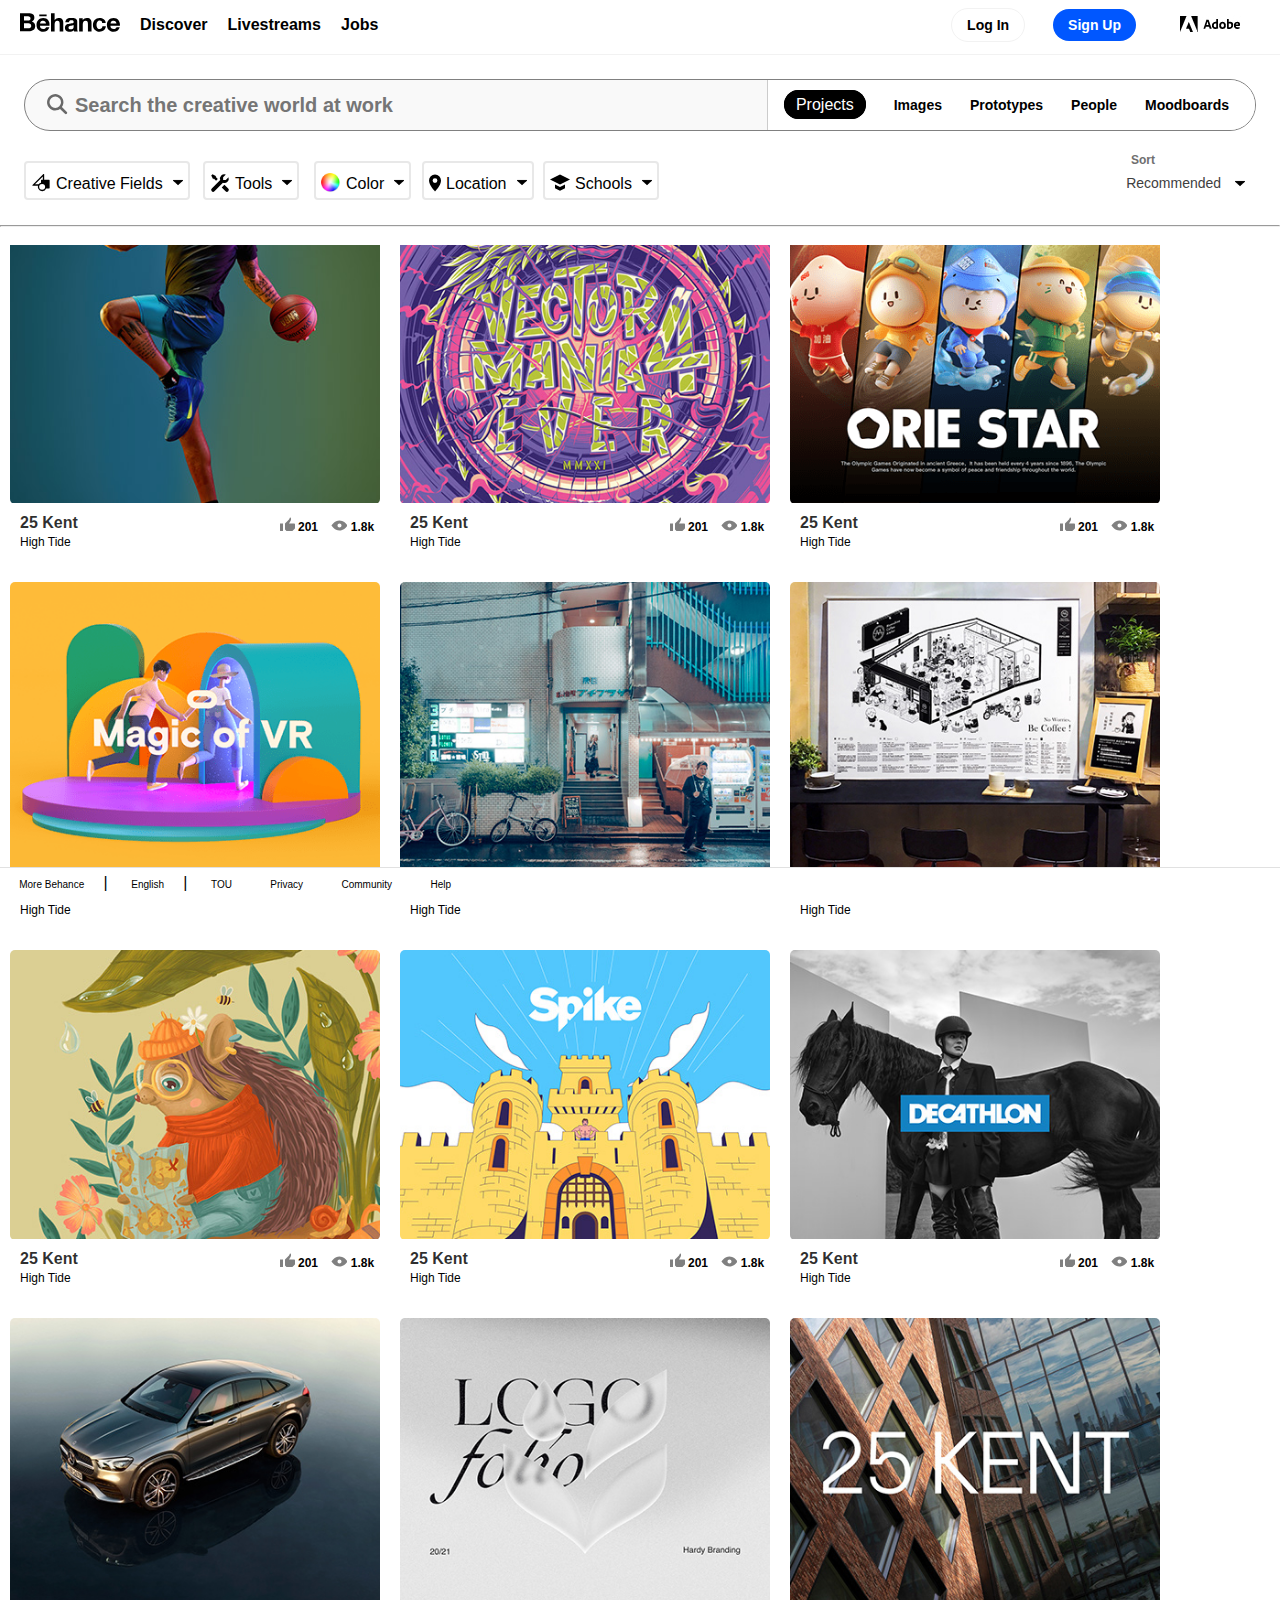
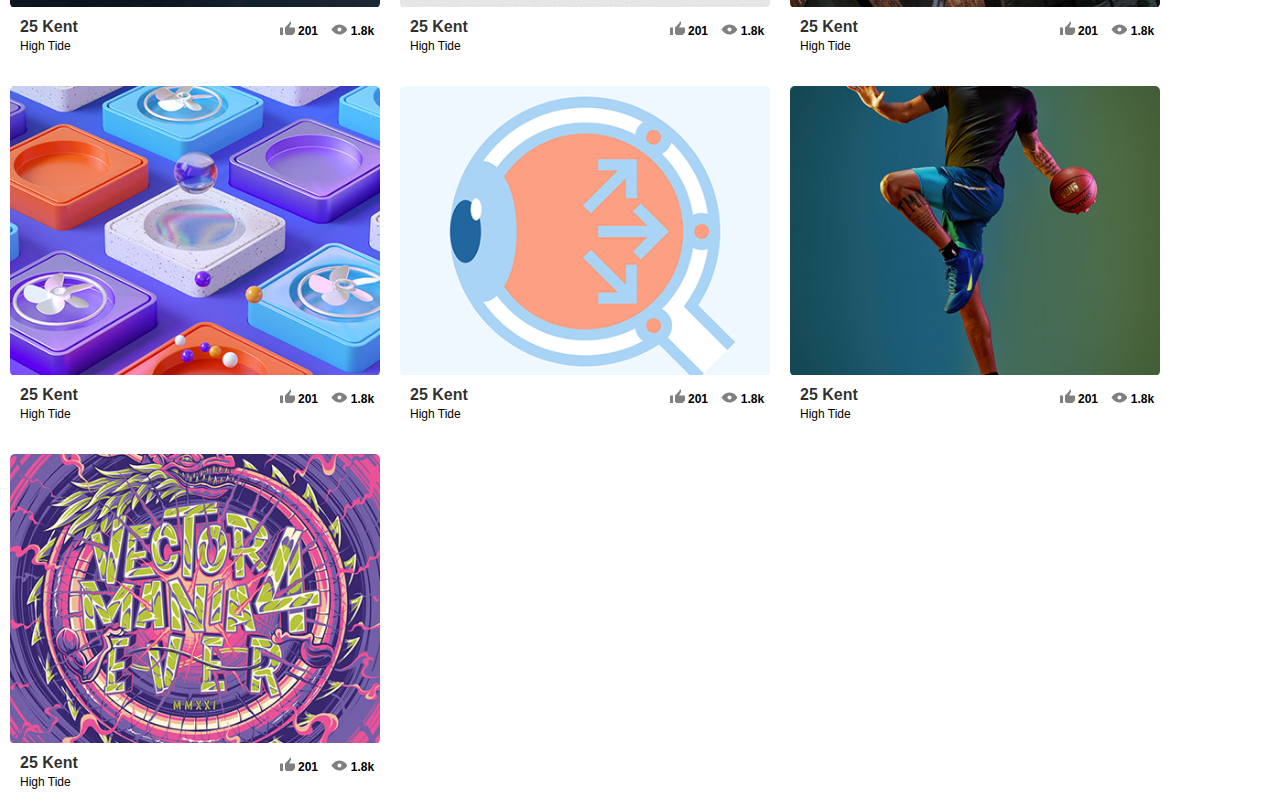
==== index.html @ 1b25d577 "first commit" ====
<!DOCTYPE html>
<html lang="en" >
  <head>
    <meta charset="UTF-8">
    <meta name="viewport" content="width=device-width, initial-scale=1.0">
    <meta http-equiv="X-UA-Compatible" content="ie=edge">
    <title>Search projects | photos, videos, logos, illustrations and branding on Behance</title>
    <link rel="stylesheet" href="https://pro.fontawesome.com/releases/v5.10.0/css/all.css" integrity="sha384-AYmEC3Yw5cVb3ZcuHtOA93w35dYTsvhLPVnYs9eStHfGJvOvKxVfELGroGkvsg+p" crossorigin="anonymous"/>
    <link rel="stylesheet" href="home.css">
    <link rel="stylesheet" href="test.css">
    <link href="https://fonts.googleapis.com/icon?family=Material+Icons" rel="stylesheet">
    

    <script src="main.js"></script>
    
  </head>

    <header style="position: fixed; z-index: 10; width: 100%; background: white;">
      <section  class="sticked">
      <div class="nav-fixed">
        <nav class="top-first-nav">
          <h3 class="logo"><svg xmlns="http://www.w3.org/2000/svg" viewBox="0 0 152.5 28.2" title="Behance" desc="Navigate to behance.net" class="main-logo PrimaryNav-full-fC_"><path d="M13.1 0c1.3 0 2.5.1 3.6.4 1.1.2 2 .6 2.8 1.1.8.5 1.4 1.2 1.8 2.1.4.9.6 2 .6 3.2 0 1.4-.3 2.6-1 3.5-.6.9-1.6 1.7-2.8 2.3 1.7.5 3 1.4 3.8 2.6.8 1.2 1.3 2.7 1.3 4.4 0 1.4-.3 2.6-.8 3.6s-1.3 1.9-2.2 2.5c-.9.6-2 1.1-3.2 1.4-1.2.3-2.4.5-3.6.5H0V0h13.1zm-.8 11.2c1.1 0 2-.3 2.7-.8.7-.5 1-1.4 1-2.5 0-.6-.1-1.2-.3-1.6-.2-.4-.5-.7-.9-1-.4-.2-.8-.4-1.3-.5-.5-.1-1-.1-1.6-.1H6.1v6.5h6.2zm.3 11.8c.6 0 1.2-.1 1.7-.2s1-.3 1.4-.6c.4-.3.7-.6 1-1.1.2-.5.4-1.1.4-1.8 0-1.4-.4-2.4-1.2-3.1-.8-.6-1.9-.9-3.2-.9H6.1V23h6.5zm19.3-.1c.8.8 2 1.2 3.6 1.2 1.1 0 2.1-.3 2.9-.8.8-.6 1.3-1.2 1.5-1.8h4.9c-.8 2.4-2 4.1-3.6 5.2-1.6 1-3.5 1.6-5.8 1.6-1.6 0-3-.3-4.3-.8-1.3-.5-2.3-1.2-3.2-2.2-.9-.9-1.6-2-2-3.3-.5-1.3-.7-2.7-.7-4.3 0-1.5.2-2.9.7-4.2.5-1.3 1.2-2.4 2.1-3.4.9-.9 2-1.7 3.2-2.2 1.3-.5 2.6-.8 4.2-.8 1.7 0 3.2.3 4.5 1 1.3.7 2.3 1.5 3.1 2.7.8 1.1 1.4 2.4 1.8 3.8.2 1.4.3 2.8.2 4.4H30.5c0 1.6.6 3.1 1.4 3.9zm6.3-10.5c-.7-.7-1.8-1.1-3.1-1.1-.9 0-1.6.2-2.2.5-.6.3-1 .7-1.4 1.1-.4.4-.6.9-.7 1.4-.1.5-.2.9-.2 1.3h9c-.2-1.5-.7-2.5-1.4-3.2zM52.8 0v10.4h.1c.7-1.2 1.6-2 2.7-2.5s2.1-.8 3.2-.8c1.5 0 2.7.2 3.6.6.9.4 1.7 1 2.2 1.7.5.7.9 1.6 1.1 2.6.2 1 .3 2.1.3 3.4v12.3h-5.5V16.4c0-1.7-.3-2.9-.8-3.7-.5-.8-1.4-1.2-2.7-1.2-1.5 0-2.6.5-3.2 1.3-.7.9-1 2.4-1 4.4v10.5h-5.5V0h5.5zM70 10.6c.6-.9 1.3-1.5 2.2-2.1.9-.5 1.9-.9 3-1.1 1.1-.2 2.2-.3 3.3-.3 1 0 2 .1 3.1.2 1 .1 2 .4 2.8.8.9.4 1.5 1 2.1 1.7.5.7.8 1.7.8 2.9v10.5c0 .9.1 1.8.2 2.6s.4 1.5.7 1.9h-5.6c-.2-.2-.3-.6-.4-.9-.1-.3-.1-.7-.1-1-.9.9-1.9 1.5-3.1 1.9-1.2.4-2.4.5-3.6.5-1 0-1.8-.1-2.7-.4-.8-.2-1.5-.6-2.2-1.1-.6-.5-1.1-1.1-1.5-1.9-.3-.8-.5-1.6-.5-2.7s.2-2.1.6-2.8c.4-.7.9-1.3 1.5-1.8.6-.4 1.4-.8 2.2-1 .8-.2 1.6-.4 2.5-.5l2.4-.3c.8-.1 1.5-.2 2.1-.3.6-.2 1.1-.4 1.5-.7.4-.3.5-.7.5-1.3 0-.6-.1-1.1-.3-1.4-.2-.3-.5-.6-.8-.8-.3-.2-.7-.3-1.1-.4-.4-.1-.9-.1-1.4-.1-1.1 0-1.9.2-2.5.7-.6.5-1 1.3-1.1 2.3h-5.5c0-1.2.4-2.3.9-3.1zm10.9 7.8c-.3.1-.7.2-1.1.3-.4.1-.8.1-1.3.2-.4.1-.9.1-1.3.2l-1.2.3c-.4.1-.8.3-1 .5-.3.2-.5.5-.7.8-.3.4-.3.8-.3 1.3s.1.9.3 1.2c.2.3.4.6.7.8.3.2.7.3 1.1.4.4.1.8.1 1.3.1 1.1 0 1.9-.2 2.5-.5.6-.4 1-.8 1.3-1.3.3-.5.5-1 .5-1.5.1-.5.1-.9.1-1.2v-2.1c-.3.2-.6.4-.9.5zM95.6 7.6v2.8h.1c.7-1.2 1.6-2 2.7-2.5s2.3-.8 3.4-.8c1.5 0 2.7.2 3.6.6 1 .4 1.7 1 2.2 1.7.5.7.9 1.6 1.2 2.6.2 1 .3 2.1.3 3.4v12.3h-5.5V16.4c0-1.7-.3-2.9-.8-3.7-.5-.8-1.4-1.3-2.8-1.3-1.5 0-2.6.6-3.3 1.5-.7.9-1 2.4-1 4.4v10.5h-5.5V7.6h5.4zm25.8 3.6c-.9 0-1.6.2-2.2.6-.6.4-1.1.9-1.5 1.6-.4.6-.6 1.3-.8 2.1-.2.8-.2 1.5-.2 2.3 0 .7.1 1.5.2 2.2.2.8.4 1.4.8 2 .4.6.8 1.1 1.4 1.5.6.4 1.3.6 2.2.6 1.3 0 2.3-.4 3.1-1.1.7-.7 1.2-1.7 1.3-3h5.3c-.4 2.7-1.4 4.7-3.1 6.1-1.7 1.4-3.9 2.1-6.6 2.1-1.5 0-2.9-.3-4.1-.8-1.3-.5-2.3-1.2-3.2-2.1-.9-.9-1.6-2-2.1-3.2-.5-1.3-.7-2.6-.7-4.1 0-1.6.2-3 .7-4.3.5-1.3 1.1-2.5 2-3.5.9-1 2-1.7 3.2-2.3 1.3-.5 2.7-.8 4.3-.8 1.2 0 2.3.2 3.4.5s2.1.8 2.9 1.4c.9.6 1.6 1.4 2.1 2.4.5.9.8 2.1.9 3.4h-5.4c-.2-2.4-1.5-3.6-3.9-3.6zm-92-9.3h11.2v2.7H29.4zm109.9 21c.8.8 2.1 1.2 3.6 1.2 1.1 0 2.1-.3 2.9-.8.8-.6 1.3-1.2 1.5-1.8h4.8c-.8 2.4-2 4.1-3.6 5.2-1.6 1-3.5 1.6-5.8 1.6-1.6 0-3-.3-4.3-.8-1.3-.5-2.3-1.2-3.2-2.2-.9-.9-1.6-2-2-3.3-.5-1.3-.7-2.7-.7-4.3 0-1.5.2-2.9.7-4.2.5-1.3 1.2-2.4 2.1-3.4.9-.9 2-1.7 3.2-2.2 1.3-.5 2.7-.8 4.2-.8 1.7 0 3.2.3 4.4 1 1.3.7 2.3 1.5 3.1 2.7.8 1.1 1.4 2.4 1.8 3.8.4 1.4.5 2.9.4 4.5h-14.5c0 1.5.6 3 1.4 3.8zm6.4-10.5c-.7-.7-1.8-1.1-3.1-1.1-.9 0-1.6.2-2.2.5-.6.3-1.1.7-1.4 1.1-.3.4-.6.9-.7 1.4-.1.5-.2.9-.2 1.3h9c-.3-1.5-.8-2.5-1.4-3.2z"></path></svg></h3>
          
          <h4 class="left-nav"><a href="#">Discover</a> </h4>
          <h4 class="left-nav"><a href="#">Livestreams</a></h4>
          <h4 class="left-nav"><a href="#">Jobs</a></h4>
     
       
          <ul>
          <li><a class="btn1" href="#">Log In</a></li>
          <li><a class="btn2" href="#">Sign Up</a></li>
          <li><a href="#"><img class="Adobe_logo" src="./images/adobe-logo.jpg" alt="Adobe-logo"></a></li>
          
    
        </ul>
        </nav>
      </div>
    
      <!-- <ul class="focus-pop" style="width: 100%; height: 100px; background: blue; position: absolute;"></ul> -->
        
    <header class="fixed" >
          <form action="">
            <div class="search">
              <div class="svg-icon"><svg viewBox="0 0 12 12" class="SearchTypeahead-icon-20K"><path d="M11.407,10.421,8.818,7.832a4.276,4.276,0,1,0-.985.985l2.589,2.589a.7.7,0,0,0,.985-.985ZM2.355,5.352a3,3,0,1,1,3,3,3,3,0,0,1-3-3Z"></path></svg>
                
            </div>
            <input type="text" name="" id="search-box" placeholder="Search the creative world at work">
          </form>
          
          <nav class="Search-tabNavigation-2vG">
            <ul class="Search-tabList-1PE">
              <li class="Search-tabItem-2dT Search-tabActive-uph"><a href="/search/projects" class="Search-tabLink-1_L e2e-Search-projects-tab">Projects</a></li>
              <li class="Search-tabItem-2dT"><a href="/search/images" class="Search-tabLink-1_L btns e2e-Search-images-tab">Images</a></li>
              <li class="Search-tabItem-2dT"><a href="/search/prototypes" class="Search-tabLink-1_L btns e2e-Search-prototypes-tab">Prototypes</a>
              </li>
              <li class="Search-tabItem-2dT"><a href="/search/users" class="Search-tabLink-1_L btns e2e-Search-users-tab">People</a></li>
              <li class="Search-tabItem-2dT"><a href="/search/moodboards" class="Search-tabLink-1_L btns e2e-Search-moodboards-tab">Moodboards</a></li>
            </ul>
            </nav>
            </div>
            </div>
            
    
    
    <!--THis section is for the drop down filter when search is on focus mode -->
            <div class="text-reveal">
              <Ul>
                <li>Projects</li>
                <li>Images</li>
                <li>Prototypes</li>
                <li>People</li>
                <li>Moodboards</li>
              </Ul>
            </div>
    
        
    <!--THis section is for the drop down filter when search is on focus mode -->
    
    <div class="master-btn" style="display: flex;" >
          <div class="filterbar first">
              <svg xmlns="http://www.w3.org/2000/svg" viewBox="0 0 22 22" class="shape_icon"><path d="M20 7.5h-5.5v-6a.5.5 0 00-.854-.353L1.654 13.136a.5.5 0 00.353.854h5.681a4.56 4.56 0 00.365 3.435 4.726 4.726 0 008.61-.425H20a.5.5 0 00.5-.5V8a.5.5 0 00-.5-.5zm-11.618 5H4.364L13 3.85V7.5h-1.5a.5.5 0 00-.5.5v2.672A4.749 4.749 0 008.382 12.5zm3.868 6.025a3.275 3.275 0 113.275-3.275 3.275 3.275 0 01-3.275 3.275z"></path></svg>
              <div onclick="myFunction()" class="select">
                <div class="active_selection">
                  <h3 class="current_select">
                    Creative Fields
                  </h3>
                  
                  <div class="dropdown_icon_div">
                    <img id="dp_dwn" class="dropdown_icon" src="./icons/dropdown.png" alt="">
                  </div>
                </div>
                
              </div>
            </div>
    
            <!--This is the second button on the nav bar i will edit it later when i am chanced -->
    
            <div class="filterbar second" style="margin-left: 179px;" >
              <svg xmlns="http://www.w3.org/2000/svg" viewBox="0 0 16 16" class="Tool-icon"><path d="M0 0v16h16V0zm2 1l3 1.5-.543.543L6.25 4.835 4.836 6.25 3.043 4.457 2.5 5 1 2zm11.5 14a1.5 1.5 0 01-1.061-.439L9.4 11.518 11.517 9.4l3.04 3.041A1.5 1.5 0 0113.5 15zm-2-7a3.481 3.481 0 01-1.173-.206l-6.764 6.762a1.5 1.5 0 11-2.124-2.117L8.2 5.672a3.492 3.492 0 014.469-4.466L10.5 3.379V5.5h2.121L14.8 3.327A3.494 3.494 0 0111.5 8z" fill="none"></path><path d="M3.043 4.457L4.836 6.25 6.25 4.835 4.457 3.043 5 2.5 2 1 1 2l1.5 3zM14.558 12.438L11.518 9.4 9.4 11.518l3.044 3.043a1.5 1.5 0 102.118-2.123zM12.621 5.5H10.5V3.379l2.174-2.173A3.493 3.493 0 008.2 5.673L1.439 12.44a1.5 1.5 0 102.124 2.117L10.327 7.8A3.494 3.494 0 0014.8 3.327z"></path></svg>
              <div  class="select" onclick="toolsFunction()">
                <div class="active_selection">
                  <h3 class="current_select">
                    Tools
                  </h3>
                  
                  <div class="dropdown_icon_div">
                    <img id="dp-dwn-2" class="dropdown_icon" src="./icons/dropdown.png" alt="">
                  </div>
                </div>
              </div>
            </div>
    
            <div class="tools-dropdown-div" id="tools-div">
              <div class="input-div">
                <form action="" class="second-form" >
                  <input type="search" name="" id="second-search-input" placeholder="Start typing to see list">
                </form>
              </div>
              <div class="search-popular">
                <h3 style="margin-top: 20px; color: #767676; font-size: 10px; font-weight: 800; text-transform: uppercase;">POPULAR TOOLS</h3>
                <ul class="tools-list">
                  <li>Adobe Photoshop</li>
                  <li>Adobe Illustrator</li>
                  <li>Adobe InDesign</li>
                  <li>Adobe After Effects</li>
                  <li>Adobe Photoshop lightroom</li>
                </ul>
              </div>
            </div>
    
    
    
    
             <!--This is the third button on the nav bar i will edit it later when i am chanced -->
    
             <div class="filterbar third" style="margin-left: 290px;">
              <img src="./icons/color-wheel.png" alt="" class="color-wheel-icon">
              <div  class="select" onclick="wheelFunction()">
                <div class="active_selection">
                  <h3 class="current_select">
                    Color
                  </h3>
                  
                  <div class="dropdown_icon_div">
                    <img id="dp_dwn" class="dropdown_icon" src="./icons/dropdown.png" alt="">
                  </div>
                </div>
              </div>
            </div>
    
    
            <section class="color-box" id="color-wheel-div">
              <div class="color-picker">
                <canvas id="canvas"></canvas> <br>
                <input type="color" name="" id="colorpic" placeholder="">
                <div id="colorCode"></div>
            </div>
             </section>
    
         
            
    
           
    
            
    
    
    
            <!--This is the third button on the nav bar i will edit it later when i am chanced -->
    
            <div class="filterbar forth" style="margin-left: 398px;">
              <svg xmlns="http://www.w3.org/2000/svg" viewBox="-4808 -20688 14.286 20" class="Location-icon"><g><path d="M-4800.857-20688a7.143 7.143 0 0 0-7.143 7.143c0 5.714 7.143 12.857 7.143 12.857s7.143-7.143 7.143-12.857a7.142 7.142 0 0 0-7.143-7.143zm0 10a2.857 2.857 0 1 1 2.857-2.859 2.858 2.858 0 0 1-2.857 2.859z"></path></g></svg>
              <div  class="select">
                <div class="active_selection">
                  <h3 class="current_select">
                    Location
                  </h3>
                  
                  <div class="dropdown_icon_div">
                    <img id="dp_dwn" class="dropdown_icon" src="./icons/dropdown.png" alt="">
                  </div>
                </div>
              </div>
              
            </div>

            








































































            




            <!--This is the third button on the nav bar i will edit it later when i am chanced -->
    
            <div class="filterbar fifth" style="margin-left: 519px;">
              <svg xmlns="http://www.w3.org/2000/svg" viewBox="0 0 16 16" class="SchoolFilter-icon"><path d="M0 0v16h16V6l-8 4-8-4 8-4 8 4V0zm4 10l4 2 4-2v3l-4 2-4-2z" fill="none"></path><path d="M8 2L0 6l8 4 8-4z"></path><path d="M12 13v-3l-4 2-4-2v3l4 2z"></path></svg>
              <div  class="select">
                <div class="active_selection">
                  <h3 class="current_select">
                    Schools
                  </h3>
                  
                  <div class="dropdown_icon_div">
                    <img id="dp_dwn" class="dropdown_icon" src="./icons/dropdown.png" alt="">
                  </div>
                </div>
              </div>
            </div>


           




    



            <!--<svg xmlns="http://www.w3.org/2000/svg" viewBox="-4808 -20688 14.286 20" class="LocationFilter-filterIcon-1w0"><g><path d="M-4800.857-20688a7.143 7.143 0 0 0-7.143 7.143c0 5.714 7.143 12.857 7.143 12.857s7.143-7.143 7.143-12.857a7.142 7.142 0 0 0-7.143-7.143zm0 10a2.857 2.857 0 1 1 2.857-2.859 2.858 2.858 0 0 1-2.857 2.859z"></path></g></svg></span><span class="FilterValue-filterValue-w3-"><span class="FilterValue-valueContainer-3qp"><span class="OutlinedDropdownButton-filterText-2rN OutlinedDropdownButton-hidden-2lE">Location</span></span><span class="FilterValue-iconContainer-xXc"><svg xmlns="http://www.w3.org/2000/svg" viewBox="0 0 125.8 291.6" class="FilterValue-icon-2r6"><path d="M88.6 145.8l-70-81.1v162.2z"></path></svg>-->
    
    
    
    
           
          </div>

          
         
    
    
    
    
    
    
    
    
    
    
    
    
    
    
    
    
    
    
    
    
    
    
    
    
    
    
    
    
    
    
    
    
    
    
    
    
    
    
            
            
    
            <div class="home" id="myDIV">
              <div class="scroll-bg" style="padding-top: 10px;">
                  <div class="second-div">
                      <div class="scroll-object">
                        <h3 style="font-size: 12px; color: #767676; text-indent: 10px;">Popular</h3>
                        <br>
                          <ul class="scroll-list">
                              <li>All Creative</li>
                              <li>Architecture</li>
                              <li>Art Direction</li>
                              <li>Branding</li>
                              <li>Fashion</li>
                              <li>Graphic Design</li>
                              <li>Illustration</li>
                              <li>Industrial Design</li>
                              <li>Interaction Desgin </li>
                              <li>Motion Graphics</li>
                              <li>Photography</li>
                              <li>UI/UX</li>
                              <li>Web Design</li>
                             
                          </ul>
                      </div>
                  </div>
              </div>
              <div class="scroll-bg" id="scrollable">
                  <div class="scroll-div" style="padding-top: 10px;">
                      <div class="scroll-object" >
                         <h4 style="font-size: 12px; color: #767676;">
                           ALPHABETICAL
                         </h4>
                         <ul class="scroll-list" style="font-size: 12px; margin-top: 10px;"> <p class="subtitle-list" style="background: #f9f9f9;">#</p>
                           <li>
                             3D Art
                           </li>
                           <li>
                            3D Modeling
                          </li>
                          <li>
                            3D Motion
                          </li>
                         </ul>
    
                         <ul class="scroll-list" style="font-size: 12px;"> <h3 class="list-subtitle" style="background: #f9f9f9;"> A</h3>
                        <li>Advertising</li>
                        <li>Advertising Photography</li>
                        <li>Animation</li>
                        <li>App Design</li>
                        <li>Apparel</li>
                        <li>AR/VR</li>
                        <li>Architecture</li>
                        <li> Architecture Concept</li>
                        <li>Architecture Photography</li>
                        <li>Architecture Visualization</li>
                        <li>Art Direction</li>
                        <li>AUtomotive Design</li>
                        </ul>
    
                        <ul class="scroll-list" style="font-size: 12px;"> <h3 class="list-subtitle" style="font-size: 12px; color: #767676; background:#f9f9f9;"> B</h3>
                          <li>Beauty</li>
                      </div>
                  </div>
              </div>
                      </div>
                  </div>
              </div>
          </div>
    
    
    
            <div class="FilterDropdown" >
    
              <div class="CreativeFields">
                <div class="CreativeFields">
                  <div class="">
                      <h3 class="PopularTitle">Popular</h3>
                        <ul class="creativeFieldsList">
    
    
                            <li class="SelectMm-selected">
                              <span class="SelectMenuList"><!---->
                                  <label class="SelectMenuList">All Creative Fields</label>
                              </span>
                            </li>
    
    
                            <li class="SelectMm-selected">
                              <span class="SelectMenuList"><!---->
                                  <label class="SelectMenuList">All Creative Fields</label>
                              </span>
                            </li>
                         </ul>
                  </div>
                </div>
              </div>
    
    
              <!--End of the first div in the scroll div-->
    
              <div class="CreativeFields"></div>
                <div class="CreativeFields">
                  <div class="">
                      <h3 class="PopularTitle">Popular</h3>
                        <ul class="creativeFieldsList">
    
    
                            <li class="SelectMm-selected">
                              <span class="SelectMenuList"><!---->
                                  <label class="SelectMenuList">All Creative Fields</label>
                              </span>
                            </li>
    
    
                            <li class="SelectMm-selected">
                              <span class="SelectMenuList"><!---->
                                  <label class="SelectMenuList">All Creative Fields</label>
                              </span>
                            </li>
                         </ul>
                  </div>
                </div>
              </div>
            </div>
            
    </header>







































<sort-div-master style="float: right; cursor: pointer;">
  
    <div onclick="sortFunction()" class="sort-tab" style="display: flex; justify-content: end; margin-right: 35px;">
      <div id="sort-span" style=" color: #6f6f6f; font-size: 12px; margin-right: 90px; display: flex; position: absolute; margin-top: -2px; font-weight: bold;">Sort</div>
      <h4 id="sort-text" style="color: #404040; font-size: 14px; margin-top: 20px; font-weight: lighter;">Recommended 
        <img style="margin-top: -5px;" id="dp_dwn_sort" class="dropdown_icon" src="./icons/dropdown.png" alt="">
      </h4>
    </div>
</sort-div-master>

    <div id="sort-div-home" class="sort-master-div" style="float: right; margin-top: 30px;">
    <div class="sort-div">
      
    </div>
    <div class="sort-list-div">
      <ul class="" style="list-style: none;">
      <li style="color: blue;" class="sort-list">Recommended</li>
      <li class="sort-list">Curated</li>
      <li class="sort-list">Most Appreciated</li>
      <li class="sort-list">Most Viewed</li>
      <li class="sort-list">Most Discussed</li>
      <li class="sort-list">Most Recent</li>
    </ul>
    </div>
  </div>
  <hr style="margin-top: 70px;  color: #f1f1f162;">
  <br>
    
    </header>
    

    </section>
  </header>


    <style>

    </style>



























<br><br><br><br><br><br><br><br><br><br><br>











  


<!-- This is the grid sectiom -->

      <div class="home-of-grid">
        <div class="card-container">
          <div class="container">
            <div class="content">
                <div class="content-overlay"></div>
                <img class="content-image" src="./grid-images/1.jpg">
                <div class="content-details fadeIn-top">
                  <h3 style="margin-left: 30px;background: rgba(0, 0, 0, 0.521); padding: 3px 15px; border-radius: 55px;"> <svg xmlns="http://www.w3.org/2000/svg" width="17" height="17" viewBox="2 -2 17 17" class="open-folder-icon"><path d="M5.69,3.395,7.97,5.487h6.217V7.579H2.858V3.743a.351.351,0,0,1,.354-.349ZM5.69,2H3.212a1.757,1.757,0,0,0-1.77,1.743V7.579h-1a.356.356,0,0,0-.27.123A.345.345,0,0,0,.1,7.985L1.336,14.68a.705.705,0,0,0,.7.572H15.012a.705.705,0,0,0,.7-.572L16.95,7.985a.345.345,0,0,0-.079-.283.356.356,0,0,0-.27-.123h-1V4.789a.7.7,0,0,0-.708-.7H8.523L6.859,2.514A1.657,1.657,0,0,0,5.69,2Z" fill="white" transform="translate(-0.023 -0.0000009)"></path></svg>︁ <span style="margin-top: 100px; font-size: 14px;">Save</span></h3>
                </div>
                <div class="content-details bookmark" style="font-family: 'Courier New', Courier, monospace;">
                  <h3 class="bookmark-tag" style="margin-left: 300px; padding: 3px 15px; border-radius: 55px;"> <img class="bookmark-img" src="./drop-down -icon/3d-art.png" alt=""> </h3>
        
        
                  <!-- The tool tip div -->
                  <div class="tip">
                  
                  <div  style="background: white; font-size: 12px; position: relative; border-radius: 3px; margin-top: 8px; margin-left: 198px; width: 150px; height: 70px;" class="bookmark-tool-tip">
                    
                    <h5 style="font-size: 10px; color: black; text-align: left; text-indent: 20px; position: absolute; margin-top: 15px; ">FEATURED IN</h5>
                    <span style=" margin-left: 160px; transform: rotate(45deg); height: 10px; width: 10px; background: white; position:absolute ; margin-top: 10px; z-index: 9999;" class="tip"></span>
                    <a style="margin-top: 40px; text-indent: -59px; text-decoration: none; position: absolute; color: black;" href="#">Branding —</a>  <span style="color: black; font-size: 10px; text-indent: 20px; position: absolute; margin-top: 41px;">  29/07/2021</span>
                  </div>
                </div>
              </div>
              </a>
            </div> 

            <div class="sub-container">
              <div class="div">
                25 Kent
              </div>
              <span class="sub-text">
                High Tide
              </span>
            </div>
            <div class="Stats-stats">
              <svg xmlns="http://www.w3.org/2000/svg" width="16" height="16" viewBox="0.5 0.5 16 13" class="Appreciations"><path fill="none" d="M.5.5h16v16H.5z"></path><path d="M.5 7.5h3v8h-3zM7.207 15.207c.193.19.425.29.677.293H12c.256 0 .512-.098.707-.293l2.5-2.5c.19-.19.288-.457.293-.707V8.5c0-.553-.445-1-1-1h-5L11 5s.5-.792.5-1.5v-1c0-.553-.447-1-1-1l-1 2-4 4v6l1.707 1.707z"></path></svg><span title="201" style="margin-left: 2px;">201</span>
              <svg style="margin-left: 10px; margin-top:-10px;" xmlns="http://www.w3.org/2000/svg" width="16" height="16" viewBox="0 0 16 12" class="ProjectCover"><path d="M8.5 3.5c-5 0-8 5-8 5s3 5 8 5 8-5 8-5-3-5-8-5zm0 7c-1.105 0-2-.896-2-2 0-1.106.895-2 2-2 1.104 0 2 .894 2 2 0 1.104-.896 2-2 2z"></path></svg>
              <span title="1,794" class="small">1.8k</span>
            </div>
          </div>
          
          
   
        
        <!-- Second div -->
  
        <div class="home-of-grid">
          <div class="card-container">
            <div class="container">
              <div class="content">
                  <div class="content-overlay"></div>
                  <img class="content-image" src="./grid-images/2.jpg">
                  <div class="content-details fadeIn-top">
                    <h3 style="margin-left: 30px;background: rgba(0, 0, 0, 0.521); padding: 3px 15px; border-radius: 55px;"> <svg xmlns="http://www.w3.org/2000/svg" width="17" height="17" viewBox="2 -2 17 17" class="open-folder-icon"><path d="M5.69,3.395,7.97,5.487h6.217V7.579H2.858V3.743a.351.351,0,0,1,.354-.349ZM5.69,2H3.212a1.757,1.757,0,0,0-1.77,1.743V7.579h-1a.356.356,0,0,0-.27.123A.345.345,0,0,0,.1,7.985L1.336,14.68a.705.705,0,0,0,.7.572H15.012a.705.705,0,0,0,.7-.572L16.95,7.985a.345.345,0,0,0-.079-.283.356.356,0,0,0-.27-.123h-1V4.789a.7.7,0,0,0-.708-.7H8.523L6.859,2.514A1.657,1.657,0,0,0,5.69,2Z" fill="white" transform="translate(-0.023 -0.0000009)"></path></svg>︁ <span style="margin-top: 100px; font-size: 14px;">Save</span></h3>
                  </div>
                  <div class="content-details bookmark" style="font-family: 'Courier New', Courier, monospace;">
                    <h3 class="bookmark-tag" style="margin-left: 300px; padding: 3px 15px; border-radius: 55px;"> <img class="bookmark-img" src="./drop-down -icon/3d-art.png" alt=""> </h3>
          
          
                    <!-- The tool tip div -->
                    <div class="tip">
                    
                    <div  style="background: white; font-size: 12px; position: relative; border-radius: 3px; margin-top: 8px; margin-left: 198px; width: 150px; height: 70px;" class="bookmark-tool-tip">
                      
                      <h5 style="font-size: 10px; color: black; text-align: left; text-indent: 20px; position: absolute; margin-top: 15px; ">FEATURED IN</h5>
                      <span style=" margin-left: 160px; transform: rotate(45deg); height: 10px; width: 10px; background: white; position:absolute ; margin-top: 10px; z-index: 9999;" class="tip"></span>
                      <a style="margin-top: 40px; text-indent: -59px; text-decoration: none; position: absolute; color: black;" href="#">Branding —</a>  <span style="color: black; font-size: 10px; text-indent: 20px; position: absolute; margin-top: 41px;">  29/07/2021</span>
                    </div>
                  </div>
                </div>
                </a>
              </div> 
  
              <div class="sub-container">
                <div class="div">
                  25 Kent
                </div>
                <span class="sub-text">
                  High Tide
                </span>
              </div>
              <div class="Stats-stats">
                <svg xmlns="http://www.w3.org/2000/svg" width="16" height="16" viewBox="0.5 0.5 16 13" class="Appreciations"><path fill="none" d="M.5.5h16v16H.5z"></path><path d="M.5 7.5h3v8h-3zM7.207 15.207c.193.19.425.29.677.293H12c.256 0 .512-.098.707-.293l2.5-2.5c.19-.19.288-.457.293-.707V8.5c0-.553-.445-1-1-1h-5L11 5s.5-.792.5-1.5v-1c0-.553-.447-1-1-1l-1 2-4 4v6l1.707 1.707z"></path></svg><span title="201" style="margin-left: 2px;">201</span>
                <svg style="margin-left: 10px; margin-top:-10px;" xmlns="http://www.w3.org/2000/svg" width="16" height="16" viewBox="0 0 16 12" class="ProjectCover"><path d="M8.5 3.5c-5 0-8 5-8 5s3 5 8 5 8-5 8-5-3-5-8-5zm0 7c-1.105 0-2-.896-2-2 0-1.106.895-2 2-2 1.104 0 2 .894 2 2 0 1.104-.896 2-2 2z"></path></svg>
                <span title="1,794" class="small">1.8k</span>
              </div>
            </div>
  
  
  
  
  
  
  
  
          <!-- Third div -->
  
          <div class="home-of-grid">
            <div class="card-container">
              <div class="container">
                <div class="content">
                    <div class="content-overlay"></div>
                    <img class="content-image" src="./grid-images/3.png">
                    <div class="content-details fadeIn-top">
                      <h3 style="margin-left: 30px;background: rgba(0, 0, 0, 0.521); padding: 3px 15px; border-radius: 55px;"> <svg xmlns="http://www.w3.org/2000/svg" width="17" height="17" viewBox="2 -2 17 17" class="open-folder-icon"><path d="M5.69,3.395,7.97,5.487h6.217V7.579H2.858V3.743a.351.351,0,0,1,.354-.349ZM5.69,2H3.212a1.757,1.757,0,0,0-1.77,1.743V7.579h-1a.356.356,0,0,0-.27.123A.345.345,0,0,0,.1,7.985L1.336,14.68a.705.705,0,0,0,.7.572H15.012a.705.705,0,0,0,.7-.572L16.95,7.985a.345.345,0,0,0-.079-.283.356.356,0,0,0-.27-.123h-1V4.789a.7.7,0,0,0-.708-.7H8.523L6.859,2.514A1.657,1.657,0,0,0,5.69,2Z" fill="white" transform="translate(-0.023 -0.0000009)"></path></svg>︁ <span style="margin-top: 100px; font-size: 14px;">Save</span></h3>
                    </div>
                    <div class="content-details bookmark" style="font-family: 'Courier New', Courier, monospace;">
                      <h3 class="bookmark-tag" style="margin-left: 300px; padding: 3px 15px; border-radius: 55px;"> <img class="bookmark-img" src="./drop-down -icon/3d-art.png" alt=""> </h3>
            
            
                      <!-- The tool tip div -->
                      <div class="tip">
                      
                      <div  style="background: white; font-size: 12px; position: relative; border-radius: 3px; margin-top: 8px; margin-left: 198px; width: 150px; height: 70px;" class="bookmark-tool-tip">
                        
                        <h5 style="font-size: 10px; color: black; text-align: left; text-indent: 20px; position: absolute; margin-top: 15px; ">FEATURED IN</h5>
                        <span style=" margin-left: 160px; transform: rotate(45deg); height: 10px; width: 10px; background: white; position:absolute ; margin-top: 10px; z-index: 9999;" class="tip"></span>
                        <a style="margin-top: 40px; text-indent: -59px; text-decoration: none; position: absolute; color: black;" href="#">Branding —</a>  <span style="color: black; font-size: 10px; text-indent: 20px; position: absolute; margin-top: 41px;">  29/07/2021</span>
                      </div>
                    </div>
                  </div>
                  </a>
                </div> 
    
                <div class="sub-container">
                  <div class="div">
                    25 Kent
                  </div>
                  <span class="sub-text">
                    High Tide
                  </span>
                </div>
                <div class="Stats-stats">
                  <svg xmlns="http://www.w3.org/2000/svg" width="16" height="16" viewBox="0.5 0.5 16 13" class="Appreciations"><path fill="none" d="M.5.5h16v16H.5z"></path><path d="M.5 7.5h3v8h-3zM7.207 15.207c.193.19.425.29.677.293H12c.256 0 .512-.098.707-.293l2.5-2.5c.19-.19.288-.457.293-.707V8.5c0-.553-.445-1-1-1h-5L11 5s.5-.792.5-1.5v-1c0-.553-.447-1-1-1l-1 2-4 4v6l1.707 1.707z"></path></svg><span title="201" style="margin-left: 2px;">201</span>
                  <svg style="margin-left: 10px; margin-top:-10px;" xmlns="http://www.w3.org/2000/svg" width="16" height="16" viewBox="0 0 16 12" class="ProjectCover"><path d="M8.5 3.5c-5 0-8 5-8 5s3 5 8 5 8-5 8-5-3-5-8-5zm0 7c-1.105 0-2-.896-2-2 0-1.106.895-2 2-2 1.104 0 2 .894 2 2 0 1.104-.896 2-2 2z"></path></svg>
                  <span title="1,794" class="small">1.8k</span>
                </div>
              </div>
  
  
  
          <!-- This is the grid sectiom -->
  
          <div class="home-of-grid">
            <div class="card-container">
              <div class="container">
                <div class="content">
                    <div class="content-overlay"></div>
                    <img class="content-image" src="./grid-images/4.png">
                    <div class="content-details fadeIn-top">
                      <h3 style="margin-left: 30px;background: rgba(0, 0, 0, 0.521); padding: 3px 15px; border-radius: 55px;"> <svg xmlns="http://www.w3.org/2000/svg" width="17" height="17" viewBox="2 -2 17 17" class="open-folder-icon"><path d="M5.69,3.395,7.97,5.487h6.217V7.579H2.858V3.743a.351.351,0,0,1,.354-.349ZM5.69,2H3.212a1.757,1.757,0,0,0-1.77,1.743V7.579h-1a.356.356,0,0,0-.27.123A.345.345,0,0,0,.1,7.985L1.336,14.68a.705.705,0,0,0,.7.572H15.012a.705.705,0,0,0,.7-.572L16.95,7.985a.345.345,0,0,0-.079-.283.356.356,0,0,0-.27-.123h-1V4.789a.7.7,0,0,0-.708-.7H8.523L6.859,2.514A1.657,1.657,0,0,0,5.69,2Z" fill="white" transform="translate(-0.023 -0.0000009)"></path></svg>︁ <span style="margin-top: 100px; font-size: 14px;">Save</span></h3>
                    </div>
                    <div class="content-details bookmark" style="font-family: 'Courier New', Courier, monospace;">
                      <h3 class="bookmark-tag" style="margin-left: 300px; padding: 3px 15px; border-radius: 55px;"> <img class="bookmark-img" src="./drop-down -icon/3d-art.png" alt=""> </h3>
            
            
                      <!-- The tool tip div -->
                      <div class="tip">
                      
                      <div  style="background: white; font-size: 12px; position: relative; border-radius: 3px; margin-top: 8px; margin-left: 198px; width: 150px; height: 70px;" class="bookmark-tool-tip">
                        
                        <h5 style="font-size: 10px; color: black; text-align: left; text-indent: 20px; position: absolute; margin-top: 15px; ">FEATURED IN</h5>
                        <span style=" margin-left: 160px; transform: rotate(45deg); height: 10px; width: 10px; background: white; position:absolute ; margin-top: 10px; z-index: 9999;" class="tip"></span>
                        <a style="margin-top: 40px; text-indent: -59px; text-decoration: none; position: absolute; color: black;" href="#">Branding —</a>  <span style="color: black; font-size: 10px; text-indent: 20px; position: absolute; margin-top: 41px;">  29/07/2021</span>
                      </div>
                    </div>
                  </div>
                  </a>
                </div> 
    
                <div class="sub-container">
                  <div class="div">
                    25 Kent
                  </div>
                  <span class="sub-text">
                    High Tide
                  </span>
                </div>
                <div class="Stats-stats">
                  <svg xmlns="http://www.w3.org/2000/svg" width="16" height="16" viewBox="0.5 0.5 16 13" class="Appreciations"><path fill="none" d="M.5.5h16v16H.5z"></path><path d="M.5 7.5h3v8h-3zM7.207 15.207c.193.19.425.29.677.293H12c.256 0 .512-.098.707-.293l2.5-2.5c.19-.19.288-.457.293-.707V8.5c0-.553-.445-1-1-1h-5L11 5s.5-.792.5-1.5v-1c0-.553-.447-1-1-1l-1 2-4 4v6l1.707 1.707z"></path></svg><span title="201" style="margin-left: 2px;">201</span>
                  <svg style="margin-left: 10px; margin-top:-10px;" xmlns="http://www.w3.org/2000/svg" width="16" height="16" viewBox="0 0 16 12" class="ProjectCover"><path d="M8.5 3.5c-5 0-8 5-8 5s3 5 8 5 8-5 8-5-3-5-8-5zm0 7c-1.105 0-2-.896-2-2 0-1.106.895-2 2-2 1.104 0 2 .894 2 2 0 1.104-.896 2-2 2z"></path></svg>
                  <span title="1,794" class="small">1.8k</span>
                </div>
              </div>
  
  
  
  
  
  
  
  
  
  
  
  
          <!-- This is the grid sectiom -->
  
          <div class="home-of-grid">
            <div class="card-container">
              <div class="container">
                <div class="content">
                    <div class="content-overlay"></div>
                    <img class="content-image" src="./grid-images/5.jpg">
                    <div class="content-details fadeIn-top">
                      <h3 style="margin-left: 30px;background: rgba(0, 0, 0, 0.521); padding: 3px 15px; border-radius: 55px;"> <svg xmlns="http://www.w3.org/2000/svg" width="17" height="17" viewBox="2 -2 17 17" class="open-folder-icon"><path d="M5.69,3.395,7.97,5.487h6.217V7.579H2.858V3.743a.351.351,0,0,1,.354-.349ZM5.69,2H3.212a1.757,1.757,0,0,0-1.77,1.743V7.579h-1a.356.356,0,0,0-.27.123A.345.345,0,0,0,.1,7.985L1.336,14.68a.705.705,0,0,0,.7.572H15.012a.705.705,0,0,0,.7-.572L16.95,7.985a.345.345,0,0,0-.079-.283.356.356,0,0,0-.27-.123h-1V4.789a.7.7,0,0,0-.708-.7H8.523L6.859,2.514A1.657,1.657,0,0,0,5.69,2Z" fill="white" transform="translate(-0.023 -0.0000009)"></path></svg>︁ <span style="margin-top: 100px; font-size: 14px;">Save</span></h3>
                    </div>
                    <div class="content-details bookmark" style="font-family: 'Courier New', Courier, monospace;">
                      <h3 class="bookmark-tag" style="margin-left: 300px; padding: 3px 15px; border-radius: 55px;"> <img class="bookmark-img" src="./drop-down -icon/3d-art.png" alt=""> </h3>
            
            
                      <!-- The tool tip div -->
                      <div class="tip">
                      
                      <div  style="background: white; font-size: 12px; position: relative; border-radius: 3px; margin-top: 8px; margin-left: 198px; width: 150px; height: 70px;" class="bookmark-tool-tip">
                        
                        <h5 style="font-size: 10px; color: black; text-align: left; text-indent: 20px; position: absolute; margin-top: 15px; ">FEATURED IN</h5>
                        <span style=" margin-left: 160px; transform: rotate(45deg); height: 10px; width: 10px; background: white; position:absolute ; margin-top: 10px; z-index: 9999;" class="tip"></span>
                        <a style="margin-top: 40px; text-indent: -59px; text-decoration: none; position: absolute; color: black;" href="#">Branding —</a>  <span style="color: black; font-size: 10px; text-indent: 20px; position: absolute; margin-top: 41px;">  29/07/2021</span>
                      </div>
                    </div>
                  </div>
                  </a>
                </div> 
    
                <div class="sub-container">
                  <div class="div">
                    25 Kent
                  </div>
                  <span class="sub-text">
                    High Tide
                  </span>
                </div>
                <div class="Stats-stats">
                  <svg xmlns="http://www.w3.org/2000/svg" width="16" height="16" viewBox="0.5 0.5 16 13" class="Appreciations"><path fill="none" d="M.5.5h16v16H.5z"></path><path d="M.5 7.5h3v8h-3zM7.207 15.207c.193.19.425.29.677.293H12c.256 0 .512-.098.707-.293l2.5-2.5c.19-.19.288-.457.293-.707V8.5c0-.553-.445-1-1-1h-5L11 5s.5-.792.5-1.5v-1c0-.553-.447-1-1-1l-1 2-4 4v6l1.707 1.707z"></path></svg><span title="201" style="margin-left: 2px;">201</span>
                  <svg style="margin-left: 10px; margin-top:-10px;" xmlns="http://www.w3.org/2000/svg" width="16" height="16" viewBox="0 0 16 12" class="ProjectCover"><path d="M8.5 3.5c-5 0-8 5-8 5s3 5 8 5 8-5 8-5-3-5-8-5zm0 7c-1.105 0-2-.896-2-2 0-1.106.895-2 2-2 1.104 0 2 .894 2 2 0 1.104-.896 2-2 2z"></path></svg>
                  <span title="1,794" class="small">1.8k</span>
                </div>
              </div>
  
  
  
  
  
  
  
  
  
  
          <!-- This is the grid sectiom -->
  
          <div class="home-of-grid">
            <div class="card-container">
              <div class="container">
                <div class="content">
                    <div class="content-overlay"></div>
                    <img class="content-image" src="./grid-images/6.jpg">
                    <div class="content-details fadeIn-top">
                      <h3 style="margin-left: 30px;background: rgba(0, 0, 0, 0.521); padding: 3px 15px; border-radius: 55px;"> <svg xmlns="http://www.w3.org/2000/svg" width="17" height="17" viewBox="2 -2 17 17" class="open-folder-icon"><path d="M5.69,3.395,7.97,5.487h6.217V7.579H2.858V3.743a.351.351,0,0,1,.354-.349ZM5.69,2H3.212a1.757,1.757,0,0,0-1.77,1.743V7.579h-1a.356.356,0,0,0-.27.123A.345.345,0,0,0,.1,7.985L1.336,14.68a.705.705,0,0,0,.7.572H15.012a.705.705,0,0,0,.7-.572L16.95,7.985a.345.345,0,0,0-.079-.283.356.356,0,0,0-.27-.123h-1V4.789a.7.7,0,0,0-.708-.7H8.523L6.859,2.514A1.657,1.657,0,0,0,5.69,2Z" fill="white" transform="translate(-0.023 -0.0000009)"></path></svg>︁ <span style="margin-top: 100px; font-size: 14px;">Save</span></h3>
                    </div>
                    <div class="content-details bookmark" style="font-family: 'Courier New', Courier, monospace;">
                      <h3 class="bookmark-tag" style="margin-left: 300px; padding: 3px 15px; border-radius: 55px;"> <img class="bookmark-img" src="./drop-down -icon/3d-art.png" alt=""> </h3>
            
            
                      <!-- The tool tip div -->
                      <div class="tip">
                      
                      <div  style="background: white; font-size: 12px; position: relative; border-radius: 3px; margin-top: 8px; margin-left: 198px; width: 150px; height: 70px;" class="bookmark-tool-tip">
                        
                        <h5 style="font-size: 10px; color: black; text-align: left; text-indent: 20px; position: absolute; margin-top: 15px; ">FEATURED IN</h5>
                        <span style=" margin-left: 160px; transform: rotate(45deg); height: 10px; width: 10px; background: white; position:absolute ; margin-top: 10px; z-index: 9999;" class="tip"></span>
                        <a style="margin-top: 40px; text-indent: -59px; text-decoration: none; position: absolute; color: black;" href="#">Branding —</a>  <span style="color: black; font-size: 10px; text-indent: 20px; position: absolute; margin-top: 41px;">  29/07/2021</span>
                      </div>
                    </div>
                  </div>
                  </a>
                </div> 
    
                <div class="sub-container">
                  <div class="div">
                    25 Kent
                  </div>
                  <span class="sub-text">
                    High Tide
                  </span>
                </div>
                <div class="Stats-stats">
                  <svg xmlns="http://www.w3.org/2000/svg" width="16" height="16" viewBox="0.5 0.5 16 13" class="Appreciations"><path fill="none" d="M.5.5h16v16H.5z"></path><path d="M.5 7.5h3v8h-3zM7.207 15.207c.193.19.425.29.677.293H12c.256 0 .512-.098.707-.293l2.5-2.5c.19-.19.288-.457.293-.707V8.5c0-.553-.445-1-1-1h-5L11 5s.5-.792.5-1.5v-1c0-.553-.447-1-1-1l-1 2-4 4v6l1.707 1.707z"></path></svg><span title="201" style="margin-left: 2px;">201</span>
                  <svg style="margin-left: 10px; margin-top:-10px;" xmlns="http://www.w3.org/2000/svg" width="16" height="16" viewBox="0 0 16 12" class="ProjectCover"><path d="M8.5 3.5c-5 0-8 5-8 5s3 5 8 5 8-5 8-5-3-5-8-5zm0 7c-1.105 0-2-.896-2-2 0-1.106.895-2 2-2 1.104 0 2 .894 2 2 0 1.104-.896 2-2 2z"></path></svg>
                  <span title="1,794" class="small">1.8k</span>
                </div>
              </div>
  
  
  
  
  
  
          <!-- This is the grid sectiom -->
  
          <div class="home-of-grid">
            <div class="card-container">
              <div class="container">
                <div class="content">
                    <div class="content-overlay"></div>
                    <img class="content-image" src="./grid-images/7.jpg">
                    <div class="content-details fadeIn-top">
                      <h3 style="margin-left: 30px;background: rgba(0, 0, 0, 0.521); padding: 3px 15px; border-radius: 55px;"> <svg xmlns="http://www.w3.org/2000/svg" width="17" height="17" viewBox="2 -2 17 17" class="open-folder-icon"><path d="M5.69,3.395,7.97,5.487h6.217V7.579H2.858V3.743a.351.351,0,0,1,.354-.349ZM5.69,2H3.212a1.757,1.757,0,0,0-1.77,1.743V7.579h-1a.356.356,0,0,0-.27.123A.345.345,0,0,0,.1,7.985L1.336,14.68a.705.705,0,0,0,.7.572H15.012a.705.705,0,0,0,.7-.572L16.95,7.985a.345.345,0,0,0-.079-.283.356.356,0,0,0-.27-.123h-1V4.789a.7.7,0,0,0-.708-.7H8.523L6.859,2.514A1.657,1.657,0,0,0,5.69,2Z" fill="white" transform="translate(-0.023 -0.0000009)"></path></svg>︁ <span style="margin-top: 100px; font-size: 14px;">Save</span></h3>
                    </div>
                    <div class="content-details bookmark" style="font-family: 'Courier New', Courier, monospace;">
                      <h3 class="bookmark-tag" style="margin-left: 300px; padding: 3px 15px; border-radius: 55px;"> <img class="bookmark-img" src="./drop-down -icon/3d-art.png" alt=""> </h3>
            
            
                      <!-- The tool tip div -->
                      <div class="tip">
                      
                      <div  style="background: white; font-size: 12px; position: relative; border-radius: 3px; margin-top: 8px; margin-left: 198px; width: 150px; height: 70px;" class="bookmark-tool-tip">
                        
                        <h5 style="font-size: 10px; color: black; text-align: left; text-indent: 20px; position: absolute; margin-top: 15px; ">FEATURED IN</h5>
                        <span style=" margin-left: 160px; transform: rotate(45deg); height: 10px; width: 10px; background: white; position:absolute ; margin-top: 10px; z-index: 9999;" class="tip"></span>
                        <a style="margin-top: 40px; text-indent: -59px; text-decoration: none; position: absolute; color: black;" href="#">Branding —</a>  <span style="color: black; font-size: 10px; text-indent: 20px; position: absolute; margin-top: 41px;">  29/07/2021</span>
                      </div>
                    </div>
                  </div>
                  </a>
                </div> 
    
                <div class="sub-container">
                  <div class="div">
                    25 Kent
                  </div>
                  <span class="sub-text">
                    High Tide
                  </span>
                </div>
                <div class="Stats-stats">
                  <svg xmlns="http://www.w3.org/2000/svg" width="16" height="16" viewBox="0.5 0.5 16 13" class="Appreciations"><path fill="none" d="M.5.5h16v16H.5z"></path><path d="M.5 7.5h3v8h-3zM7.207 15.207c.193.19.425.29.677.293H12c.256 0 .512-.098.707-.293l2.5-2.5c.19-.19.288-.457.293-.707V8.5c0-.553-.445-1-1-1h-5L11 5s.5-.792.5-1.5v-1c0-.553-.447-1-1-1l-1 2-4 4v6l1.707 1.707z"></path></svg><span title="201" style="margin-left: 2px;">201</span>
                  <svg style="margin-left: 10px; margin-top:-10px;" xmlns="http://www.w3.org/2000/svg" width="16" height="16" viewBox="0 0 16 12" class="ProjectCover"><path d="M8.5 3.5c-5 0-8 5-8 5s3 5 8 5 8-5 8-5-3-5-8-5zm0 7c-1.105 0-2-.896-2-2 0-1.106.895-2 2-2 1.104 0 2 .894 2 2 0 1.104-.896 2-2 2z"></path></svg>
                  <span title="1,794" class="small">1.8k</span>
                </div>
              </div>
        
        
        
        
  
      
          <!-- This is the grid sectiom -->
  
          <div class="home-of-grid">
            <div class="card-container">
              <div class="container">
                <div class="content">
                    <div class="content-overlay"></div>
                    <img class="content-image" src="./grid-images/8.jpg">
                    <div class="content-details fadeIn-top">
                      <h3 style="margin-left: 30px;background: rgba(0, 0, 0, 0.521); padding: 3px 15px; border-radius: 55px;"> <svg xmlns="http://www.w3.org/2000/svg" width="17" height="17" viewBox="2 -2 17 17" class="open-folder-icon"><path d="M5.69,3.395,7.97,5.487h6.217V7.579H2.858V3.743a.351.351,0,0,1,.354-.349ZM5.69,2H3.212a1.757,1.757,0,0,0-1.77,1.743V7.579h-1a.356.356,0,0,0-.27.123A.345.345,0,0,0,.1,7.985L1.336,14.68a.705.705,0,0,0,.7.572H15.012a.705.705,0,0,0,.7-.572L16.95,7.985a.345.345,0,0,0-.079-.283.356.356,0,0,0-.27-.123h-1V4.789a.7.7,0,0,0-.708-.7H8.523L6.859,2.514A1.657,1.657,0,0,0,5.69,2Z" fill="white" transform="translate(-0.023 -0.0000009)"></path></svg>︁ <span style="margin-top: 100px; font-size: 14px;">Save</span></h3>
                    </div>
                    <div class="content-details bookmark" style="font-family: 'Courier New', Courier, monospace;">
                      <h3 class="bookmark-tag" style="margin-left: 300px; padding: 3px 15px; border-radius: 55px;"> <img class="bookmark-img" src="./drop-down -icon/3d-art.png" alt=""> </h3>
            
            
                      <!-- The tool tip div -->
                      <div class="tip">
                      
                      <div  style="background: white; font-size: 12px; position: relative; border-radius: 3px; margin-top: 8px; margin-left: 198px; width: 150px; height: 70px;" class="bookmark-tool-tip">
                        
                        <h5 style="font-size: 10px; color: black; text-align: left; text-indent: 20px; position: absolute; margin-top: 15px; ">FEATURED IN</h5>
                        <span style=" margin-left: 160px; transform: rotate(45deg); height: 10px; width: 10px; background: white; position:absolute ; margin-top: 10px; z-index: 9999;" class="tip"></span>
                        <a style="margin-top: 40px; text-indent: -59px; text-decoration: none; position: absolute; color: black;" href="#">Branding —</a>  <span style="color: black; font-size: 10px; text-indent: 20px; position: absolute; margin-top: 41px;">  29/07/2021</span>
                      </div>
                    </div>
                  </div>
                  </a>
                </div> 
    
                <div class="sub-container">
                  <div class="div">
                    25 Kent
                  </div>
                  <span class="sub-text">
                    High Tide
                  </span>
                </div>
                <div class="Stats-stats">
                  <svg xmlns="http://www.w3.org/2000/svg" width="16" height="16" viewBox="0.5 0.5 16 13" class="Appreciations"><path fill="none" d="M.5.5h16v16H.5z"></path><path d="M.5 7.5h3v8h-3zM7.207 15.207c.193.19.425.29.677.293H12c.256 0 .512-.098.707-.293l2.5-2.5c.19-.19.288-.457.293-.707V8.5c0-.553-.445-1-1-1h-5L11 5s.5-.792.5-1.5v-1c0-.553-.447-1-1-1l-1 2-4 4v6l1.707 1.707z"></path></svg><span title="201" style="margin-left: 2px;">201</span>
                  <svg style="margin-left: 10px; margin-top:-10px;" xmlns="http://www.w3.org/2000/svg" width="16" height="16" viewBox="0 0 16 12" class="ProjectCover"><path d="M8.5 3.5c-5 0-8 5-8 5s3 5 8 5 8-5 8-5-3-5-8-5zm0 7c-1.105 0-2-.896-2-2 0-1.106.895-2 2-2 1.104 0 2 .894 2 2 0 1.104-.896 2-2 2z"></path></svg>
                  <span title="1,794" class="small">1.8k</span>
                </div>
              </div>
        
        
        
          <!-- This is the grid sectiom -->
  
              <div class="home-of-grid">
        <div class="card-container">
          <div class="container">
            <div class="content">
                <div class="content-overlay"></div>
                <img class="content-image" src="./grid-images/9.jpg">
                <div class="content-details fadeIn-top">
                  <h3 style="margin-left: 30px;background: rgba(0, 0, 0, 0.521); padding: 3px 15px; border-radius: 55px;"> <svg xmlns="http://www.w3.org/2000/svg" width="17" height="17" viewBox="2 -2 17 17" class="open-folder-icon"><path d="M5.69,3.395,7.97,5.487h6.217V7.579H2.858V3.743a.351.351,0,0,1,.354-.349ZM5.69,2H3.212a1.757,1.757,0,0,0-1.77,1.743V7.579h-1a.356.356,0,0,0-.27.123A.345.345,0,0,0,.1,7.985L1.336,14.68a.705.705,0,0,0,.7.572H15.012a.705.705,0,0,0,.7-.572L16.95,7.985a.345.345,0,0,0-.079-.283.356.356,0,0,0-.27-.123h-1V4.789a.7.7,0,0,0-.708-.7H8.523L6.859,2.514A1.657,1.657,0,0,0,5.69,2Z" fill="white" transform="translate(-0.023 -0.0000009)"></path></svg>︁ <span style="margin-top: 100px; font-size: 14px;">Save</span></h3>
                </div>
                <div class="content-details bookmark" style="font-family: 'Courier New', Courier, monospace;">
                  <h3 class="bookmark-tag" style="margin-left: 300px; padding: 3px 15px; border-radius: 55px;"> <img class="bookmark-img" src="./drop-down -icon/3d-art.png" alt=""> </h3>
        
        
                  <!-- The tool tip div -->
                  <div class="tip">
                  
                  <div  style="background: white; font-size: 12px; position: relative; border-radius: 3px; margin-top: 8px; margin-left: 198px; width: 150px; height: 70px;" class="bookmark-tool-tip">
                    
                    <h5 style="font-size: 10px; color: black; text-align: left; text-indent: 20px; position: absolute; margin-top: 15px; ">FEATURED IN</h5>
                    <span style=" margin-left: 160px; transform: rotate(45deg); height: 10px; width: 10px; background: white; position:absolute ; margin-top: 10px; z-index: 9999;" class="tip"></span>
                    <a style="margin-top: 40px; text-indent: -59px; text-decoration: none; position: absolute; color: black;" href="#">Branding —</a>  <span style="color: black; font-size: 10px; text-indent: 20px; position: absolute; margin-top: 41px;">  29/07/2021</span>
                  </div>
                </div>
              </div>
              </a>
            </div> 

            <div class="sub-container">
              <div class="div">
                25 Kent
              </div>
              <span class="sub-text">
                High Tide
              </span>
            </div>
            <div class="Stats-stats">
              <svg xmlns="http://www.w3.org/2000/svg" width="16" height="16" viewBox="0.5 0.5 16 13" class="Appreciations"><path fill="none" d="M.5.5h16v16H.5z"></path><path d="M.5 7.5h3v8h-3zM7.207 15.207c.193.19.425.29.677.293H12c.256 0 .512-.098.707-.293l2.5-2.5c.19-.19.288-.457.293-.707V8.5c0-.553-.445-1-1-1h-5L11 5s.5-.792.5-1.5v-1c0-.553-.447-1-1-1l-1 2-4 4v6l1.707 1.707z"></path></svg><span title="201" style="margin-left: 2px;">201</span>
              <svg style="margin-left: 10px; margin-top:-10px;" xmlns="http://www.w3.org/2000/svg" width="16" height="16" viewBox="0 0 16 12" class="ProjectCover"><path d="M8.5 3.5c-5 0-8 5-8 5s3 5 8 5 8-5 8-5-3-5-8-5zm0 7c-1.105 0-2-.896-2-2 0-1.106.895-2 2-2 1.104 0 2 .894 2 2 0 1.104-.896 2-2 2z"></path></svg>
              <span title="1,794" class="small">1.8k</span>
            </div>
          </div>
        
        
        
        
        <!-- This is the grid sectiom -->
  
        <div class="home-of-grid">
          <div class="card-container">
            <div class="container">
              <div class="content">
                  <div class="content-overlay"></div>
                  <img class="content-image" src="./grid-images/10.jpg">
                  <div class="content-details fadeIn-top">
                    <h3 style="margin-left: 30px;background: rgba(0, 0, 0, 0.521); padding: 3px 15px; border-radius: 55px;"> <svg xmlns="http://www.w3.org/2000/svg" width="17" height="17" viewBox="2 -2 17 17" class="open-folder-icon"><path d="M5.69,3.395,7.97,5.487h6.217V7.579H2.858V3.743a.351.351,0,0,1,.354-.349ZM5.69,2H3.212a1.757,1.757,0,0,0-1.77,1.743V7.579h-1a.356.356,0,0,0-.27.123A.345.345,0,0,0,.1,7.985L1.336,14.68a.705.705,0,0,0,.7.572H15.012a.705.705,0,0,0,.7-.572L16.95,7.985a.345.345,0,0,0-.079-.283.356.356,0,0,0-.27-.123h-1V4.789a.7.7,0,0,0-.708-.7H8.523L6.859,2.514A1.657,1.657,0,0,0,5.69,2Z" fill="white" transform="translate(-0.023 -0.0000009)"></path></svg>︁ <span style="margin-top: 100px; font-size: 14px;">Save</span></h3>
                  </div>
                  <div class="content-details bookmark" style="font-family: 'Courier New', Courier, monospace;">
                    <h3 class="bookmark-tag" style="margin-left: 300px; padding: 3px 15px; border-radius: 55px;"> <img class="bookmark-img" src="./drop-down -icon/3d-art.png" alt=""> </h3>
          
          
                    <!-- The tool tip div -->
                    <div class="tip">
                    
                    <div  style="background: white; font-size: 12px; position: relative; border-radius: 3px; margin-top: 8px; margin-left: 198px; width: 150px; height: 70px;" class="bookmark-tool-tip">
                      
                      <h5 style="font-size: 10px; color: black; text-align: left; text-indent: 20px; position: absolute; margin-top: 15px; ">FEATURED IN</h5>
                      <span style=" margin-left: 160px; transform: rotate(45deg); height: 10px; width: 10px; background: white; position:absolute ; margin-top: 10px; z-index: 9999;" class="tip"></span>
                      <a style="margin-top: 40px; text-indent: -59px; text-decoration: none; position: absolute; color: black;" href="#">Branding —</a>  <span style="color: black; font-size: 10px; text-indent: 20px; position: absolute; margin-top: 41px;">  29/07/2021</span>
                    </div>
                  </div>
                </div>
                </a>
              </div> 
  
              <div class="sub-container">
                <div class="div">
                  25 Kent
                </div>
                <span class="sub-text">
                  High Tide
                </span>
              </div>
              <div class="Stats-stats">
                <svg xmlns="http://www.w3.org/2000/svg" width="16" height="16" viewBox="0.5 0.5 16 13" class="Appreciations"><path fill="none" d="M.5.5h16v16H.5z"></path><path d="M.5 7.5h3v8h-3zM7.207 15.207c.193.19.425.29.677.293H12c.256 0 .512-.098.707-.293l2.5-2.5c.19-.19.288-.457.293-.707V8.5c0-.553-.445-1-1-1h-5L11 5s.5-.792.5-1.5v-1c0-.553-.447-1-1-1l-1 2-4 4v6l1.707 1.707z"></path></svg><span title="201" style="margin-left: 2px;">201</span>
                <svg style="margin-left: 10px; margin-top:-10px;" xmlns="http://www.w3.org/2000/svg" width="16" height="16" viewBox="0 0 16 12" class="ProjectCover"><path d="M8.5 3.5c-5 0-8 5-8 5s3 5 8 5 8-5 8-5-3-5-8-5zm0 7c-1.105 0-2-.896-2-2 0-1.106.895-2 2-2 1.104 0 2 .894 2 2 0 1.104-.896 2-2 2z"></path></svg>
                <span title="1,794" class="small">1.8k</span>
              </div>
            </div>
        
        
        
        <!-- This is the grid sectiom -->
  
              <div class="home-of-grid">
        <div class="card-container">
          <div class="container">
            <div class="content">
                <div class="content-overlay"></div>
                <img class="content-image" src="./grid-images/11.jpg">
                <div class="content-details fadeIn-top">
                  <h3 style="margin-left: 30px;background: rgba(0, 0, 0, 0.521); padding: 3px 15px; border-radius: 55px;"> <svg xmlns="http://www.w3.org/2000/svg" width="17" height="17" viewBox="2 -2 17 17" class="open-folder-icon"><path d="M5.69,3.395,7.97,5.487h6.217V7.579H2.858V3.743a.351.351,0,0,1,.354-.349ZM5.69,2H3.212a1.757,1.757,0,0,0-1.77,1.743V7.579h-1a.356.356,0,0,0-.27.123A.345.345,0,0,0,.1,7.985L1.336,14.68a.705.705,0,0,0,.7.572H15.012a.705.705,0,0,0,.7-.572L16.95,7.985a.345.345,0,0,0-.079-.283.356.356,0,0,0-.27-.123h-1V4.789a.7.7,0,0,0-.708-.7H8.523L6.859,2.514A1.657,1.657,0,0,0,5.69,2Z" fill="white" transform="translate(-0.023 -0.0000009)"></path></svg>︁ <span style="margin-top: 100px; font-size: 14px;">Save</span></h3>
                </div>
                <div class="content-details bookmark" style="font-family: 'Courier New', Courier, monospace;">
                  <h3 class="bookmark-tag" style="margin-left: 300px; padding: 3px 15px; border-radius: 55px;"> <img class="bookmark-img" src="./drop-down -icon/3d-art.png" alt=""> </h3>
        
        
                  <!-- The tool tip div -->
                  <div class="tip">
                  
                  <div  style="background: white; font-size: 12px; position: relative; border-radius: 3px; margin-top: 8px; margin-left: 198px; width: 150px; height: 70px;" class="bookmark-tool-tip">
                    
                    <h5 style="font-size: 10px; color: black; text-align: left; text-indent: 20px; position: absolute; margin-top: 15px; ">FEATURED IN</h5>
                    <span style=" margin-left: 160px; transform: rotate(45deg); height: 10px; width: 10px; background: white; position:absolute ; margin-top: 10px; z-index: 9999;" class="tip"></span>
                    <a style="margin-top: 40px; text-indent: -59px; text-decoration: none; position: absolute; color: black;" href="#">Branding —</a>  <span style="color: black; font-size: 10px; text-indent: 20px; position: absolute; margin-top: 41px;">  29/07/2021</span>
                  </div>
                </div>
              </div>
              </a>
            </div> 

            <div class="sub-container">
              <div class="div">
                25 Kent
              </div>
              <span class="sub-text">
                High Tide
              </span>
            </div>
            <div class="Stats-stats">
              <svg xmlns="http://www.w3.org/2000/svg" width="16" height="16" viewBox="0.5 0.5 16 13" class="Appreciations"><path fill="none" d="M.5.5h16v16H.5z"></path><path d="M.5 7.5h3v8h-3zM7.207 15.207c.193.19.425.29.677.293H12c.256 0 .512-.098.707-.293l2.5-2.5c.19-.19.288-.457.293-.707V8.5c0-.553-.445-1-1-1h-5L11 5s.5-.792.5-1.5v-1c0-.553-.447-1-1-1l-1 2-4 4v6l1.707 1.707z"></path></svg><span title="201" style="margin-left: 2px;">201</span>
              <svg style="margin-left: 10px; margin-top:-10px;" xmlns="http://www.w3.org/2000/svg" width="16" height="16" viewBox="0 0 16 12" class="ProjectCover"><path d="M8.5 3.5c-5 0-8 5-8 5s3 5 8 5 8-5 8-5-3-5-8-5zm0 7c-1.105 0-2-.896-2-2 0-1.106.895-2 2-2 1.104 0 2 .894 2 2 0 1.104-.896 2-2 2z"></path></svg>
              <span title="1,794" class="small">1.8k</span>
            </div>
          </div>
  
  
  
          <!-- This is the grid sectiom -->
  
          <div class="home-of-grid">
            <div class="card-container">
              <div class="container">
                <div class="content">
                    <div class="content-overlay"></div>
                    <img class="content-image" src="./grid-images/12.jpg">
                    <div class="content-details fadeIn-top">
                      <h3 style="margin-left: 30px;background: rgba(0, 0, 0, 0.521); padding: 3px 15px; border-radius: 55px;"> <svg xmlns="http://www.w3.org/2000/svg" width="17" height="17" viewBox="2 -2 17 17" class="open-folder-icon"><path d="M5.69,3.395,7.97,5.487h6.217V7.579H2.858V3.743a.351.351,0,0,1,.354-.349ZM5.69,2H3.212a1.757,1.757,0,0,0-1.77,1.743V7.579h-1a.356.356,0,0,0-.27.123A.345.345,0,0,0,.1,7.985L1.336,14.68a.705.705,0,0,0,.7.572H15.012a.705.705,0,0,0,.7-.572L16.95,7.985a.345.345,0,0,0-.079-.283.356.356,0,0,0-.27-.123h-1V4.789a.7.7,0,0,0-.708-.7H8.523L6.859,2.514A1.657,1.657,0,0,0,5.69,2Z" fill="white" transform="translate(-0.023 -0.0000009)"></path></svg>︁ <span style="margin-top: 100px; font-size: 14px;">Save</span></h3>
                    </div>
                    <div class="content-details bookmark" style="font-family: 'Courier New', Courier, monospace;">
                      <h3 class="bookmark-tag" style="margin-left: 300px; padding: 3px 15px; border-radius: 55px;"> <img class="bookmark-img" src="./drop-down -icon/3d-art.png" alt=""> </h3>
            
            
                      <!-- The tool tip div -->
                      <div class="tip">
                      
                      <div  style="background: white; font-size: 12px; position: relative; border-radius: 3px; margin-top: 8px; margin-left: 198px; width: 150px; height: 70px;" class="bookmark-tool-tip">
                        
                        <h5 style="font-size: 10px; color: black; text-align: left; text-indent: 20px; position: absolute; margin-top: 15px; ">FEATURED IN</h5>
                        <span style=" margin-left: 160px; transform: rotate(45deg); height: 10px; width: 10px; background: white; position:absolute ; margin-top: 10px; z-index: 9999;" class="tip"></span>
                        <a style="margin-top: 40px; text-indent: -59px; text-decoration: none; position: absolute; color: black;" href="#">Branding —</a>  <span style="color: black; font-size: 10px; text-indent: 20px; position: absolute; margin-top: 41px;">  29/07/2021</span>
                      </div>
                    </div>
                  </div>
                  </a>
                </div> 
    
                <div class="sub-container">
                  <div class="div">
                    25 Kent
                  </div>
                  <span class="sub-text">
                    High Tide
                  </span>
                </div>
                <div class="Stats-stats">
                  <svg xmlns="http://www.w3.org/2000/svg" width="16" height="16" viewBox="0.5 0.5 16 13" class="Appreciations"><path fill="none" d="M.5.5h16v16H.5z"></path><path d="M.5 7.5h3v8h-3zM7.207 15.207c.193.19.425.29.677.293H12c.256 0 .512-.098.707-.293l2.5-2.5c.19-.19.288-.457.293-.707V8.5c0-.553-.445-1-1-1h-5L11 5s.5-.792.5-1.5v-1c0-.553-.447-1-1-1l-1 2-4 4v6l1.707 1.707z"></path></svg><span title="201" style="margin-left: 2px;">201</span>
                  <svg style="margin-left: 10px; margin-top:-10px;" xmlns="http://www.w3.org/2000/svg" width="16" height="16" viewBox="0 0 16 12" class="ProjectCover"><path d="M8.5 3.5c-5 0-8 5-8 5s3 5 8 5 8-5 8-5-3-5-8-5zm0 7c-1.105 0-2-.896-2-2 0-1.106.895-2 2-2 1.104 0 2 .894 2 2 0 1.104-.896 2-2 2z"></path></svg>
                  <span title="1,794" class="small">1.8k</span>
                </div>
              </div>
  
  
  
          <!-- This is the grid sectiom -->
  
          <div class="home-of-grid">
            <div class="card-container">
              <div class="container">
                <div class="content">
                    <div class="content-overlay"></div>
                    <img class="content-image" src="./grid-images/13.jpg">
                    <div class="content-details fadeIn-top">
                      <h3 style="margin-left: 30px;background: rgba(0, 0, 0, 0.521); padding: 3px 15px; border-radius: 55px;"> <svg xmlns="http://www.w3.org/2000/svg" width="17" height="17" viewBox="2 -2 17 17" class="open-folder-icon"><path d="M5.69,3.395,7.97,5.487h6.217V7.579H2.858V3.743a.351.351,0,0,1,.354-.349ZM5.69,2H3.212a1.757,1.757,0,0,0-1.77,1.743V7.579h-1a.356.356,0,0,0-.27.123A.345.345,0,0,0,.1,7.985L1.336,14.68a.705.705,0,0,0,.7.572H15.012a.705.705,0,0,0,.7-.572L16.95,7.985a.345.345,0,0,0-.079-.283.356.356,0,0,0-.27-.123h-1V4.789a.7.7,0,0,0-.708-.7H8.523L6.859,2.514A1.657,1.657,0,0,0,5.69,2Z" fill="white" transform="translate(-0.023 -0.0000009)"></path></svg>︁ <span style="margin-top: 100px; font-size: 14px;">Save</span></h3>
                    </div>
                    <div class="content-details bookmark" style="font-family: 'Courier New', Courier, monospace;">
                      <h3 class="bookmark-tag" style="margin-left: 300px; padding: 3px 15px; border-radius: 55px;"> <img class="bookmark-img" src="./drop-down -icon/3d-art.png" alt=""> </h3>
            
            
                      <!-- The tool tip div -->
                      <div class="tip">
                      
                      <div  style="background: white; font-size: 12px; position: relative; border-radius: 3px; margin-top: 8px; margin-left: 198px; width: 150px; height: 70px;" class="bookmark-tool-tip">
                        
                        <h5 style="font-size: 10px; color: black; text-align: left; text-indent: 20px; position: absolute; margin-top: 15px; ">FEATURED IN</h5>
                        <span style=" margin-left: 160px; transform: rotate(45deg); height: 10px; width: 10px; background: white; position:absolute ; margin-top: 10px; z-index: 9999;" class="tip"></span>
                        <a style="margin-top: 40px; text-indent: -59px; text-decoration: none; position: absolute; color: black;" href="#">Branding —</a>  <span style="color: black; font-size: 10px; text-indent: 20px; position: absolute; margin-top: 41px;">  29/07/2021</span>
                      </div>
                    </div>
                  </div>
                  </a>
                </div> 
    
                <div class="sub-container">
                  <div class="div">
                    25 Kent
                  </div>
                  <span class="sub-text">
                    High Tide
                  </span>
                </div>
                <div class="Stats-stats">
                  <svg xmlns="http://www.w3.org/2000/svg" width="16" height="16" viewBox="0.5 0.5 16 13" class="Appreciations"><path fill="none" d="M.5.5h16v16H.5z"></path><path d="M.5 7.5h3v8h-3zM7.207 15.207c.193.19.425.29.677.293H12c.256 0 .512-.098.707-.293l2.5-2.5c.19-.19.288-.457.293-.707V8.5c0-.553-.445-1-1-1h-5L11 5s.5-.792.5-1.5v-1c0-.553-.447-1-1-1l-1 2-4 4v6l1.707 1.707z"></path></svg><span title="201" style="margin-left: 2px;">201</span>
                  <svg style="margin-left: 10px; margin-top:-10px;" xmlns="http://www.w3.org/2000/svg" width="16" height="16" viewBox="0 0 16 12" class="ProjectCover"><path d="M8.5 3.5c-5 0-8 5-8 5s3 5 8 5 8-5 8-5-3-5-8-5zm0 7c-1.105 0-2-.896-2-2 0-1.106.895-2 2-2 1.104 0 2 .894 2 2 0 1.104-.896 2-2 2z"></path></svg>
                  <span title="1,794" class="small">1.8k</span>
                </div>
              </div>






              <!-- This is the grid sectiom -->
  
          <div class="home-of-grid">
            <div class="card-container">
              <div class="container">
                <div class="content">
                    <div class="content-overlay"></div>
                    <img class="content-image" src="./grid-images/14.png">
                    <div class="content-details fadeIn-top">
                      <h3 style="margin-left: 30px;background: rgba(0, 0, 0, 0.521); padding: 3px 15px; border-radius: 55px;"> <svg xmlns="http://www.w3.org/2000/svg" width="17" height="17" viewBox="2 -2 17 17" class="open-folder-icon"><path d="M5.69,3.395,7.97,5.487h6.217V7.579H2.858V3.743a.351.351,0,0,1,.354-.349ZM5.69,2H3.212a1.757,1.757,0,0,0-1.77,1.743V7.579h-1a.356.356,0,0,0-.27.123A.345.345,0,0,0,.1,7.985L1.336,14.68a.705.705,0,0,0,.7.572H15.012a.705.705,0,0,0,.7-.572L16.95,7.985a.345.345,0,0,0-.079-.283.356.356,0,0,0-.27-.123h-1V4.789a.7.7,0,0,0-.708-.7H8.523L6.859,2.514A1.657,1.657,0,0,0,5.69,2Z" fill="white" transform="translate(-0.023 -0.0000009)"></path></svg>︁ <span style="margin-top: 100px; font-size: 14px;">Save</span></h3>
                    </div>
                    <div class="content-details bookmark" style="font-family: 'Courier New', Courier, monospace;">
                      <h3 class="bookmark-tag" style="margin-left: 300px; padding: 3px 15px; border-radius: 55px;"> <img class="bookmark-img" src="./drop-down -icon/3d-art.png" alt=""> </h3>
            
            
                      <!-- The tool tip div -->
                      <div class="tip">
                      
                      <div  style="background: white; font-size: 12px; position: relative; border-radius: 3px; margin-top: 8px; margin-left: 198px; width: 150px; height: 70px;" class="bookmark-tool-tip">
                        
                        <h5 style="font-size: 10px; color: black; text-align: left; text-indent: 20px; position: absolute; margin-top: 15px; ">FEATURED IN</h5>
                        <span style=" margin-left: 160px; transform: rotate(45deg); height: 10px; width: 10px; background: white; position:absolute ; margin-top: 10px; z-index: 9999;" class="tip"></span>
                        <a style="margin-top: 40px; text-indent: -59px; text-decoration: none; position: absolute; color: black;" href="#">Branding —</a>  <span style="color: black; font-size: 10px; text-indent: 20px; position: absolute; margin-top: 41px;">  29/07/2021</span>
                      </div>
                    </div>
                  </div>
                  </a>
                </div> 
    
                <div class="sub-container">
                  <div class="div">
                    25 Kent
                  </div>
                  <span class="sub-text">
                    High Tide
                  </span>
                </div>
                <div class="Stats-stats">
                  <svg xmlns="http://www.w3.org/2000/svg" width="16" height="16" viewBox="0.5 0.5 16 13" class="Appreciations"><path fill="none" d="M.5.5h16v16H.5z"></path><path d="M.5 7.5h3v8h-3zM7.207 15.207c.193.19.425.29.677.293H12c.256 0 .512-.098.707-.293l2.5-2.5c.19-.19.288-.457.293-.707V8.5c0-.553-.445-1-1-1h-5L11 5s.5-.792.5-1.5v-1c0-.553-.447-1-1-1l-1 2-4 4v6l1.707 1.707z"></path></svg><span title="201" style="margin-left: 2px;">201</span>
                  <svg style="margin-left: 10px; margin-top:-10px;" xmlns="http://www.w3.org/2000/svg" width="16" height="16" viewBox="0 0 16 12" class="ProjectCover"><path d="M8.5 3.5c-5 0-8 5-8 5s3 5 8 5 8-5 8-5-3-5-8-5zm0 7c-1.105 0-2-.896-2-2 0-1.106.895-2 2-2 1.104 0 2 .894 2 2 0 1.104-.896 2-2 2z"></path></svg>
                  <span title="1,794" class="small">1.8k</span>
                </div>
              </div>







              <!-- This is the grid sectiom -->
  
          <div class="home-of-grid">
            <div class="card-container">
              <div class="container">
                <div class="content">
                    <div class="content-overlay"></div>
                    <img class="content-image" src="./grid-images/1.jpg">
                    <div class="content-details fadeIn-top">
                      <h3 style="margin-left: 30px;background: rgba(0, 0, 0, 0.521); padding: 3px 15px; border-radius: 55px;"> <svg xmlns="http://www.w3.org/2000/svg" width="17" height="17" viewBox="2 -2 17 17" class="open-folder-icon"><path d="M5.69,3.395,7.97,5.487h6.217V7.579H2.858V3.743a.351.351,0,0,1,.354-.349ZM5.69,2H3.212a1.757,1.757,0,0,0-1.77,1.743V7.579h-1a.356.356,0,0,0-.27.123A.345.345,0,0,0,.1,7.985L1.336,14.68a.705.705,0,0,0,.7.572H15.012a.705.705,0,0,0,.7-.572L16.95,7.985a.345.345,0,0,0-.079-.283.356.356,0,0,0-.27-.123h-1V4.789a.7.7,0,0,0-.708-.7H8.523L6.859,2.514A1.657,1.657,0,0,0,5.69,2Z" fill="white" transform="translate(-0.023 -0.0000009)"></path></svg>︁ <span style="margin-top: 100px; font-size: 14px;">Save</span></h3>
                    </div>
                    <div class="content-details bookmark" style="font-family: 'Courier New', Courier, monospace;">
                      <h3 class="bookmark-tag" style="margin-left: 300px; padding: 3px 15px; border-radius: 55px;"> <img class="bookmark-img" src="./drop-down -icon/3d-art.png" alt=""> </h3>
            
            
                      <!-- The tool tip div -->
                      <div class="tip">
                      
                      <div  style="background: white; font-size: 12px; position: relative; border-radius: 3px; margin-top: 8px; margin-left: 198px; width: 150px; height: 70px;" class="bookmark-tool-tip">
                        
                        <h5 style="font-size: 10px; color: black; text-align: left; text-indent: 20px; position: absolute; margin-top: 15px; ">FEATURED IN</h5>
                        <span style=" margin-left: 160px; transform: rotate(45deg); height: 10px; width: 10px; background: white; position:absolute ; margin-top: 10px; z-index: 9999;" class="tip"></span>
                        <a style="margin-top: 40px; text-indent: -59px; text-decoration: none; position: absolute; color: black;" href="#">Branding —</a>  <span style="color: black; font-size: 10px; text-indent: 20px; position: absolute; margin-top: 41px;">  29/07/2021</span>
                      </div>
                    </div>
                  </div>
                  </a>
                </div> 
    
                <div class="sub-container">
                  <div class="div">
                    25 Kent
                  </div>
                  <span class="sub-text">
                    High Tide
                  </span>
                </div>
                <div class="Stats-stats">
                  <svg xmlns="http://www.w3.org/2000/svg" width="16" height="16" viewBox="0.5 0.5 16 13" class="Appreciations"><path fill="none" d="M.5.5h16v16H.5z"></path><path d="M.5 7.5h3v8h-3zM7.207 15.207c.193.19.425.29.677.293H12c.256 0 .512-.098.707-.293l2.5-2.5c.19-.19.288-.457.293-.707V8.5c0-.553-.445-1-1-1h-5L11 5s.5-.792.5-1.5v-1c0-.553-.447-1-1-1l-1 2-4 4v6l1.707 1.707z"></path></svg><span title="201" style="margin-left: 2px;">201</span>
                  <svg style="margin-left: 10px; margin-top:-10px;" xmlns="http://www.w3.org/2000/svg" width="16" height="16" viewBox="0 0 16 12" class="ProjectCover"><path d="M8.5 3.5c-5 0-8 5-8 5s3 5 8 5 8-5 8-5-3-5-8-5zm0 7c-1.105 0-2-.896-2-2 0-1.106.895-2 2-2 1.104 0 2 .894 2 2 0 1.104-.896 2-2 2z"></path></svg>
                  <span title="1,794" class="small">1.8k</span>
                </div>
              </div>










              <!-- This is the grid sectiom -->
  
          <div class="home-of-grid">
            <div class="card-container">
              <div class="container">
                <div class="content">
                    <div class="content-overlay"></div>
                    <img class="content-image" src="./grid-images/2.jpg">
                    <div class="content-details fadeIn-top">
                      <h3 style="margin-left: 30px;background: rgba(0, 0, 0, 0.521); padding: 3px 15px; border-radius: 55px;"> <svg xmlns="http://www.w3.org/2000/svg" width="17" height="17" viewBox="2 -2 17 17" class="open-folder-icon"><path d="M5.69,3.395,7.97,5.487h6.217V7.579H2.858V3.743a.351.351,0,0,1,.354-.349ZM5.69,2H3.212a1.757,1.757,0,0,0-1.77,1.743V7.579h-1a.356.356,0,0,0-.27.123A.345.345,0,0,0,.1,7.985L1.336,14.68a.705.705,0,0,0,.7.572H15.012a.705.705,0,0,0,.7-.572L16.95,7.985a.345.345,0,0,0-.079-.283.356.356,0,0,0-.27-.123h-1V4.789a.7.7,0,0,0-.708-.7H8.523L6.859,2.514A1.657,1.657,0,0,0,5.69,2Z" fill="white" transform="translate(-0.023 -0.0000009)"></path></svg>︁ <span style="margin-top: 100px; font-size: 14px;">Save</span></h3>
                    </div>
                    <div class="content-details bookmark" style="font-family: 'Courier New', Courier, monospace;">
                      <h3 class="bookmark-tag" style="margin-left: 300px; padding: 3px 15px; border-radius: 55px;"> <img class="bookmark-img" src="./drop-down -icon/3d-art.png" alt=""> </h3>
            
            
                      <!-- The tool tip div -->
                      <div class="tip">
                      
                      <div  style="background: white; font-size: 12px; position: relative; border-radius: 3px; margin-top: 8px; margin-left: 198px; width: 150px; height: 70px;" class="bookmark-tool-tip">
                        
                        <h5 style="font-size: 10px; color: black; text-align: left; text-indent: 20px; position: absolute; margin-top: 15px; ">FEATURED IN</h5>
                        <span style=" margin-left: 160px; transform: rotate(45deg); height: 10px; width: 10px; background: white; position:absolute ; margin-top: 10px; z-index: 9999;" class="tip"></span>
                        <a style="margin-top: 40px; text-indent: -59px; text-decoration: none; position: absolute; color: black;" href="#">Branding —</a>  <span style="color: black; font-size: 10px; text-indent: 20px; position: absolute; margin-top: 41px;">  29/07/2021</span>
                      </div>
                    </div>
                  </div>
                  </a>
                </div> 
    
                <div class="sub-container">
                  <div class="div">
                    25 Kent
                  </div>
                  <span class="sub-text">
                    High Tide
                  </span>
                </div>
                <div class="Stats-stats">
                  <svg xmlns="http://www.w3.org/2000/svg" width="16" height="16" viewBox="0.5 0.5 16 13" class="Appreciations"><path fill="none" d="M.5.5h16v16H.5z"></path><path d="M.5 7.5h3v8h-3zM7.207 15.207c.193.19.425.29.677.293H12c.256 0 .512-.098.707-.293l2.5-2.5c.19-.19.288-.457.293-.707V8.5c0-.553-.445-1-1-1h-5L11 5s.5-.792.5-1.5v-1c0-.553-.447-1-1-1l-1 2-4 4v6l1.707 1.707z"></path></svg><span title="201" style="margin-left: 2px;">201</span>
                  <svg style="margin-left: 10px; margin-top:-10px;" xmlns="http://www.w3.org/2000/svg" width="16" height="16" viewBox="0 0 16 12" class="ProjectCover"><path d="M8.5 3.5c-5 0-8 5-8 5s3 5 8 5 8-5 8-5-3-5-8-5zm0 7c-1.105 0-2-.896-2-2 0-1.106.895-2 2-2 1.104 0 2 .894 2 2 0 1.104-.896 2-2 2z"></path></svg>
                  <span title="1,794" class="small">1.8k</span>
                </div>
              </div>
              






      
      

      
    </ul>
  </div>
</section>
      
      
      
      
      
      
      

  </body>



<img   src="smiley.gif" alt="Smiley" width="32" height="32">
  <footer >
    <div class="InfinityFooter">
      <ul footer-list style="display: flex; list-style: none;">
        <li>
          <div id="drop-wrap" class="drop-wrapper">
            <button onmouseover="show(this)"  id="drop-up" class="btn" data-target="#dropup">More Behance</button>
            <div class="drop-menu dropup" onmouseover="contin(this)" onmouseout="hide(this)" id="dropup">
              <a href="#">Careers at Behance</a>
              <a href="#">Adobe Portfolio</a>
              <a href="#">Blog</a>
              <a href="#">Creative Career Tips</a>
              <div class="divider"></div>
              <a href="#">Download the App</a>
              <span style=" z-index: 1; margin-top: 9px; margin-left: 20px; transform: rotate(45deg); width: 10px; height: 10px; background: white; position: absolute;" class="tip1"></span>
            </div>

          </div>
        </li>


        <li>
          <div id="drop-wrap language-div " class="drop-wrapper">
            |
            <button onmouseover="showLang(this)"  id="drop-up lanuage-id" class="btn" data-target="#dropup">English</button>
            <div class="drop-menu dropup language" onmouseover="continLang(this)" onmouseout="hideLang(this)" id="dropupLang">
              <a href="#">English</a>
              <a href="#">Čeština</a>
              <a href="#">Dansk</a>
              <a href="#">Deutsch</a>
              <a href="#">Español </a>
              <a href="#">Français</a>
              <a href="#">Italiano</a>
              <a href="#">Nederlands</a>
              <a href="#"> Türkçe </a>
              <a href="#"> 日本語 </a>
              <a href="#"> 한국어</a>
              <a href="#"> 中文(简体) </a>
              <a href="#">中文(繁體)</a>
              <span style=" z-index: -1; margin-top: -5px; margin-left:-5px; transform: rotate(45deg); width: 10px; height: 10px; background: white; position: absolute;" class="tip1"></span>
            </div>

          </div>
        </li>


<li>
  |
  <button  id="" class="btn">TOU</button>
</li>
<li>
  <button  id="" class="btn">Privacy</button>
</li>

<li>
  <button  id="" class="btn">Community</button>
</li>

<li>
  <button  id="" class="btn">Help</button>
</li>

      </ul>
            


      
  </footer>

















<!-- THis style below is for the color pallet -->

<script>
  var canvas = document.getElementById("canvas");
    var input = document.getElementById("colorpic");
    var colorCode = document.getElementById("colorCode");

    input.addEventListener("input", setColor);
    function setColor(){
        canvas.style.backgroundColor = input.value;
        colorCode.innerHTML = input.value;
    }
    setColor();
</script>




</html>
---- home.css ----
:root{
   --primary:#fff;
 }


*{
  margin: 5px ;
  font-family: 'Poppins', sans-serif;
}
:root{
  --primary:#ffffff;
  --secondary: #ffffff;
  --tertiary: blue;
  --extra:black;
  --font: black;

}
html, body{
  width: 100%;
  height: 100%;
  
  
}

*{
  margin: 0 ;
  padding: 0 ;
  box-sizing: border-box;
  font-family: "acumin-pro","Acumin Pro","Helvetica Neue",Helvetica,Arial,sans-serif;
}
body{
  background: var(--primary);

  
}
nav{
  background: var(--secondary);
}
nav::after{
  content: "";
  clear: both;
  display: table;
}
nav .logo{
  color: var(--font);
  float: left;
  font-size: 20px;
  font-weight: 600;
  line-height: 50px;
  padding-left: 20px;
}

nav .left-nav a{
  color: black;
  float: left;
  font-size: 16px;
  font-weight: 600;
  line-height: 50px;
  padding-left: 20px;
  text-decoration: none;
}

nav .left-nav a::after{
  content: "";
  display: block;
  height: 2px;
  width: 0;
  background: black;
  transition: width .3s;
}
nav .left-nav a:hover::after{
  width: 100%;
  transition: width .3s;
}

nav ul{
  list-style: none;
  float: right;
  margin-right: 10px;
  position: relative;
}
nav ul li{
  float: left;
  display: inline-block;
  margin: 0 14px;
}
nav ul li a{
  color: var(--font);
  text-decoration: none;
  line-height: 50px;
  font-size: 16px;
  padding: 8px 15px;
}

nav ul ul ul{
  border-top: none;
}



nav ul ul li a {
  line-height: 50px;
}
nav ul ul ul li{
  position: relative;
  top: -70px;
  left: 150px;
}


@media all and (max-width:968px){
    nav ul{
      margin-right: 0px;
      float: left;
    }
    nav .logo{
      padding-left: 30px;
      width: 100%;
    }
    nav ul li, nav ul ul li{
      display: block;
      width: 100%;
    }
    nav ul ul {
      top: 70px;
      position: static;
      border-top: none;
      float:none;
      display: none;
      opacity: 1;
      visibility: visible;
    }
    nav ul ul ul{
      position: static;
    }
nav ul ul li{
  border-bottom: 0px;
}
nav ul ul a{
  padding-left: 40px;
}
nav ul ul ul a{
  padding-left: 10px;
}

    nav ul li a:hover{
      box-shadow: none;
    }

}



.Adobe_logo{
  margin-top: 15px;
}

.left{
  display: flex;
  justify-content: flex-start;
}

.top-first-nav{
  border-bottom: solid 0.5px #f2f2f2;
  height: 55px;
}

.btn1{
  border: solid 1px #f2f2f2;
  border-radius: 20px;
  font-size: 14px;
  cursor: pointer;
  transition: all .3s linear;
  font-weight: bolder;
}

.btn1:hover{
  background: #cfcfcf;
}


.btn2{
  border: solid 1px none;
  background: #0057ff;
  color: #fff;
  font-size: 14px;
  border-radius: 20px;
  cursor: pointer;
  transition: all .3s linear;
  font-weight: bolder;
}

.btn2:hover{
  background: #063fb3;
}

.main-logo{
  width: 100px;
  height: 45px;
}
.Search-tabItem-2dT{
  transition: all .2s linear;
}
.btn3:hover{
  background: #cfcfcf;
  border-radius: 10px;
  padding-left: 2px;
}

.SearchTypeahead-icon-20K{
  fill: dimgray;
  height: 23px;
  position: absolute;
  margin-left: 20px;
  width: 23px;
  margin-top: 12px;

  }
}

form{
  background: black;
  display: flex;

  
}
.search{
  display: flex;
  border: solid 1px gray;
  border-radius: 50px 50px 50px 50px;
  background: #f9f9f9;
  font-family: inherit;
  width: 100%;
  

}
#search-box{
  border: none;
  margin-left: 50px;
  font-size: 20px;
  font-weight: bolder;
  line-height: 20px;
  background: #f9f9f9;
  color: #969696;
  width: 100%;
  font-family: inherit;
  text-overflow: ellipsis;
}

#search-box:focus{
  border-color: inherit;
  outline: 0;
  box-shadow: none;
  border: none;
}

.fixed{
  padding: 24px;  
}


.Search-tabNavigation-2vG {
  background-color: #fff;
  border-bottom-right-radius: 999px;
  border-left: 1px solid #ccc;
  border-top-right-radius: 999px;
  float: right;
  flex-wrap: wrap;



}
.Search-tabList-1PE {
  -webkit-box-align: center;
  align-items: center;
  display: flex;
  justify-content: space-between;
  padding: 0 2px;
  
  

  
}


.btns{
  padding: 0;
  font-size: 14px;
  font-weight: 600;
  transition: all .2s linear;
}

.btns:hover{
  background: #e4e4e4;
  border-radius: 999px;
  padding: 6px 4px;

}

.e2e-Search-projects-tab{
  border: solid 2px black;
  background: black;
  color: #fff;
  border-radius: 999px;
  padding: 4px 10px;
}

.shape_icon{
  width: 20px;
  height: 20px;
  margin-top: 5px;
  
}
.Tool-icon{
  width: 20px;
  height: 20px;
  margin-top: 5px;
  
}

.color-wheel-icon{
  width: 20px;
  height: 20px;
  margin-top: 5px;
  
}
.Location-icon{
  width: 12px;
  height: 20px;
  margin-top: 5px;
}

.SchoolFilter-icon{
  width: 20px;
  height: 20px;
  margin-top: 4px;
}

.current_select{
  margin-top: 7px;
  font-size: 16px;
  font-weight: 300;
  height: 100%;
  margin-left: 5px;
}

.filterbar{
  margin-top: 30px;
  display: flex;
  border: solid 2px #e8e8e8;
  border-radius: 4px;
  /* padding-left: 10px;
  padding-right: 10px; */
  padding: 5px;
  position: absolute;
}


.dropdown_icon{
  width: 10px;
  margin-left: 10px;
  height: 9px;
  cursor: pointer;
  transition: all .2s linear;
  margin-top: 10px;

}

.text-reveal{
  padding-left: 100px;
  position: absolute;
  margin-left: 10px;
  list-style: none;
  background: white;
  margin-top: -20px;
  width:44%;
  display: none;
}
.text-reveal ul{
  list-style: none;
}


.active_selection{
  display: flex;
  flex-grow: 1;
  cursor: pointer;
}
select{
  background: none;
  display: none;
  border: none;
  font-size: 20px;
  margin-top: 5px;
  cursor: pointer;
}


.FilterDropdown{
  display: none;
  
  position: fixed;
  list-style: none;
  margin-top: 100px;
  margin-left: 20px;
  cursor: pointer;
  border-radius: 3px;
  box-shadow: 0 3px 10px rgba(0,0,0,.16);
}




.SelectMm-selected{
  list-style: none;
  margin-top: 10px;
}


.first:hover{
  border: solid 2px black;
}

.second:hover{
  border: solid 2px black;
}


.third:hover{
  border: solid 2px black;
}

.forth:hover{
  border: solid 2px black;
}

.fifth:hover{
  border: solid 2px black;
}


/*Editing of the banner */

.hero{
  height: 100%;
  background: url(./images/banner/banner2.jpg);
  background-size: cover;
  background-position: center;
}
---- test.css ----
.scroll-bg{
    
    width: 400px;
;
    
}
.scroll-div{
    width: 100%;
    height: 400px;
    overflow: hidden;
    overflow-y: scroll;
    

}
.scroll-object{
    
    color: black;
    font-family: Arial, Helvetica, sans-serif;
    font-size: 14px;
    padding: 10px;
}
.scroll-list{
    list-style: none;
    line-height: 28px;
    text-indent: 10px;
}


.home{
    
    display: none;
    width: 370px;
    position: fixed;
    list-style: none;
    margin-top: 80px;
    z-index: 1;
    margin-left: 20px;
    cursor: pointer;
    border-radius: 3px;
    background: white;
    box-shadow: 0 3px 10px rgba(0,0,0,.16);
}

#scrollable{
    width: 100%;
    border-left: 1px solid #bebebe;
    max-height: 420px;
}

.scroll-list li:hover{
    background: blue;
    color: white;
}



.tools-dropdown-div{
    
    display: none;
    margin-top: 90px;
    margin: 90px 178px ;
    position: fixed;
    cursor: pointer;
    border-radius: 3px;
    background: white;
    box-shadow: 0 3px 10px rgba(0,0,0,.16);
    padding: 30px;
    width: 415px;
    z-index: 999;
    font-family: "acumin-pro","Acumin Pro","Helvetica Neue",Helvetica,Arial,sans-serif;
}
.tools-dropdown-div ul {
    margin-top: 10px;
    list-style: none;
}
.tools-dropdown-div li{
    background: none;
    border: none;
    color: inherit;
    cursor: pointer;
    font-size: 13px;
    line-height: 1.8;
    max-width: 100%;
    text-align: left;
    overflow: hidden;
    text-overflow: ellipsis;
    white-space: nowrap;
}
#second-search-input{
    border: solid 1px #cccccc;
    border-radius: inherit;
    color: inherit;
    font-size: 13px;
    font-weight: 600;
    height: 32px;
    padding: 8px 1px;
    width: 100%;
    text-indent: 10px;
    
}
/* 
#color-div{
    width: 300px;
    margin-left: 293px;
    margin-top: 74px;
    background: white;
    position: fixed;
    
    padding: 10px;
}
#canvas{
    width: 250px;
    margin-top: 10px;
    margin-left: 15px;
    height: 150px;
    border: 1px solid #d2d2d2;
    box-shadow: 0 3px 10px rgba(0,0,0,.16);
    background-color: #000;
    
}
input#colorpic{
    margin-left: 15px;
    width: 70px;
    height: 35px;
    border: none;
    background-color: transparent;
    display: inline-flex;
}
#colorCode{
   
    margin-left: 10px;
    width:60px;
    padding: 12px;
    border: 1px solid #d1d1d1;
    font-size: 14px;
    font-weight: 700;
    display: inline-block;
} */






.color-box{
    position: fixed;
    display: none;
    border-radius: 5px;
    z-index: 1;
    background: fixed;
    background-color: white;
    margin-left: 300px;
    margin-top: 80px;
    box-shadow: 0 3px 10px rgba(0,0,0,.16);
    padding-bottom: 10px;

}
#canvas{
    width: 300px;
    height: 150px;
    border: 1px solid #d2d2d2;
    background-color: #000;
    
}
input#colorpic{
    width: 100px;
    height: 50px;
    border: none;
    background-color: transparent;
    float: left;
}
#colorCode{
    margin-top: 4px;
    width:80px;
    padding: 12px;
    border: 1px solid #d1d1d1;
    font-size: 14px;
    font-weight: 700;
    float: left;
    margin-left: 10px;
}

#sort-div-home{
    display: none;

}
.sort-master-div, .sort-right{
    margin-top: 10px;
    position: fixed;
    position: relative;
    display: flex;
    justify-content: right;
    margin-right: 20px;
    
}
.sort-list-div{
    display: block;
    position: fixed;
    background: white;
    padding: 25px 24px;
    margin-top: 30px;
    border-radius: 5px;
    box-shadow: 0 3px 10px rgba(0,0,0,.16);
}
.sort-list-div li{
    height: 30px;
    cursor: pointer;
}
.sort-list-div li:hover{
    color: blue;
}






.home-card{
    margin-top: -20px;
    display: flex;
    z-index: -1;
    box-sizing: border-box;
    width: 100%;
    align-items: center;
    justify-content: center;
  
}
.card-list{
    display:flex;
    flex-wrap: wrap;
    gap: 10px;
    align-items: center;
    justify-content: center;
    
    list-style: none;
}

.card-list img{
    display: block;
    width: 370px;
    height: 290px;
    border-radius: 5px;
    
    
}


.li-div{
    margin-top: 20px;
}
/* Overlay Effect */

.li-div #faded {
    background: rgba(0,0,0,0.7);
    position: absolute;
    height: 0;
    text-align: center;
    width: 370px;
    left: 2;
    top: 0;
    bottom: 0;
    margin-top: 19px;
    border-radius: 5px;
    color: white;
    right: 2;
    z-index: 10;
    display: none;
    -webkit-transition: all 0.4s ease-in-out 0s;
    -moz-transition: all 0.4s ease-in-out 0s;
    transition: all 0.4s ease-in-out 0s;
  }



  @import url(https://fonts.googleapis.com/css?family=Raleway);

  *, *:before, *:after{
    margin: 0;
    padding: 0;
    -webkit-box-sizing: border-box;
    -moz-box-sizing:border-box;
    box-sizing: border-box;
  }
  
  body{
    font-size: 16px;
    font-family: 'Raleway', sans-serif;
  }
  
  .main-title{
    color: #2d2d2d;
    text-align: center;
    text-transform: capitalize;
  }
  
  .container{
    padding: 1em 0;
    width: 30%;
    float: left;
  }
  @media screen and (max-width: 640px){
    .container{
      display: block;
      width: 100%;
    }
  }
  
  @media screen and (min-width: 900px){
    .container{
      width: 390px;
    }
  }
  
  .container .title{
    color: #1a1a1a;
    text-align: center;
    margin-bottom: 10px;
  }
  
  @media screen and (max-width: 896px){
    .container{
      width: 390px;
    }
  }
  .content {
    position: relative;
    display: block;
    width: 370px;
    height: 290px;
    border-radius: 5px;
    max-width: 400px;
    margin: auto;
    overflow: hidden;
    cursor: pointer;
  }
  
  .content .content-overlay {
    background: rgba(0,0,0,0.7);
    position: absolute;
    height: 99%;
    width: 100%;
    left: 0;
    top: 0;
    bottom: 0;
    right: 0;
    opacity: 0;
    -webkit-transition: all 0.4s ease-in-out 0s;
    -moz-transition: all 0.4s ease-in-out 0s;
    transition: all 0.4s ease-in-out 0s;
  }
  
  .content:hover .content-overlay{
    opacity: 1;
  }
  
  .content-image{
    width: 100%;
  }


  .fadeIn-top{
      display: flex;
  }



  .content-details {
    position: absolute;
    text-align: center;
    padding-left: 1em;
    padding-right: 1em;
    width: 100%;
    top: 5%;
    left: 5%;
    color: white;
    opacity: 0;
    -webkit-transform: translate(-50%, -50%);
    -moz-transform: translate(-50%, -50%);
    transform: translate(-20%, -50%);
    /* -webkit-transition: all 0.3s ease-in-out 0s;
    -moz-transition: all 0.3s ease-in-out 0s;
    transition: all 0.3s ease-in-out 0s; */
  }
  
  .content:hover .content-details{
    top: 10%;
    left: 10%;
    opacity: 1;
  }

  .bookmark {
    height: 100px;
    transition: height .2s;
  }
  
  .content:hover .bookmark{
      height: 80px;
  }

  .bookmark .bookmark-tag:hover{
      height:65px;
  }
  .bookmark-img:hover{
      margin-top: 7px;
  }

.tip{
    visibility: hidden;
}
.bookmark:hover .tip{
    visibility: visible;
}


  .content:hover .bookmark {
    top: 10%;
    left: 17%;
    opacity: 1;
  }

  
  .content-details .droped{
    color: #fff;
    font-weight: 500;
    letter-spacing: 0.15em;
    margin-bottom: 0.5em;
    text-transform: uppercase;
  }

  
  .fadeIn-top{
    top: 10%;
    
  }























/* 

.grid-menu{
    display: grid;
    grid-template-row: auto;
}
  
  .member{
    width:33.3333%;
    float:left;
    position:relative;
    cursor:pointer;
    height:100%;
    
    
  }
  .member:hover img{
    opacity:0.5;
  }
  .member:hover .desc{
    display:block;
  }
  img{
    max-width: 100%;
  }
  .desc{
    display:none;
    position:absolute;
    top:40%;  
    width:100%;
    margin:0 auto;
    text-align:center;
  /*   display:none; */
    /* color:white;
  }
.hover-text{
    margin-bottom:20px;
    font-size:2em;
    font-weight:100;
  }
  
  a{
    border:1px solid #fff;
    text-decoration:none;
    padding:10px 20px;
    margin-top:20px;
    font-size:0.8em;
    text-transform:uppercase;
  } */ 


.div{
    font-family:-apple-system, BlinkMacSystemFont, 'Segoe UI', Roboto, Oxygen, Ubuntu, Cantarell, 'Open Sans', 'Helvetica Neue', sans-serif;
    font-weight: bold;
    color: rgba(0, 0, 0, 0.822);
}
.sub-container{
    margin-top: 10px;
    margin-left: 20px;
}
.sub-text{
    font-weight: lighter;
    font-size: 12px;
}
.Stats-stats{
    position: absolute;
    margin-left: 280px;
    margin-top: -35px;
    fill: gray;
    font-size: 12px;
    font-weight: bolder;
}


.InfinityFooter{
    -webkit-box-align: center;
    align-items: center;
    -webkit-backface-visibility: hidden;
    backface-visibility: hidden;
    background-color: #fff;
    border-top: 1px solid #e1e1e1;
    bottom: 0;
    display: -webkit-box;
    display: flex;
    height: 33px;
    left: 0;
    position: fixed;
    width: 100%;
    z-index: 2;
}

.InfinityFooter-icon{
    width: 20px;
    height: 20px;
}



/* THis below is for the fixed footer */



.drop-menu{
  display: none;
  position: absolute;
  width: 170px;
  height: 200px;
  border: 1px solid #ccc;
  box-shadow: 1px 1px 3px 0 #ccc;
  background: white;
}

.language{
  height: 500px;
  text-align: center;
  width: 110px;
  font-size: 9px;
}
.language-div{
}



.drop-wrapper:hover .drop-menu{
display: block;
}

.drop-menu.active{
  display: block;
}

.dropdown{
  top: 100%;
  margin-top: 0.125rem;
  
}

.dropup{
  bottom: 100%;
  margin-bottom: 0.125rem;
  margin-bottom: 10px;
  margin-left: 10px;
  font-size: 12px;
  
}

.dropup a:hover{
  background: blue;
  color: white;

}
.drop-wrapper{
  position: relative;
}
.btn{
  padding: 0.5rem 1.2rem;
  border: none;
  outline: none;
  background-color: transparent;
  color: black;
  border-radius: 3px;
  cursor: pointer;
  font-size: 10px;
}
.drop-menu a{
  display: block;
  padding: 0.5rem 1rem;
  margin-top: 7px;
  text-decoration: none;
  color: #343434;
}
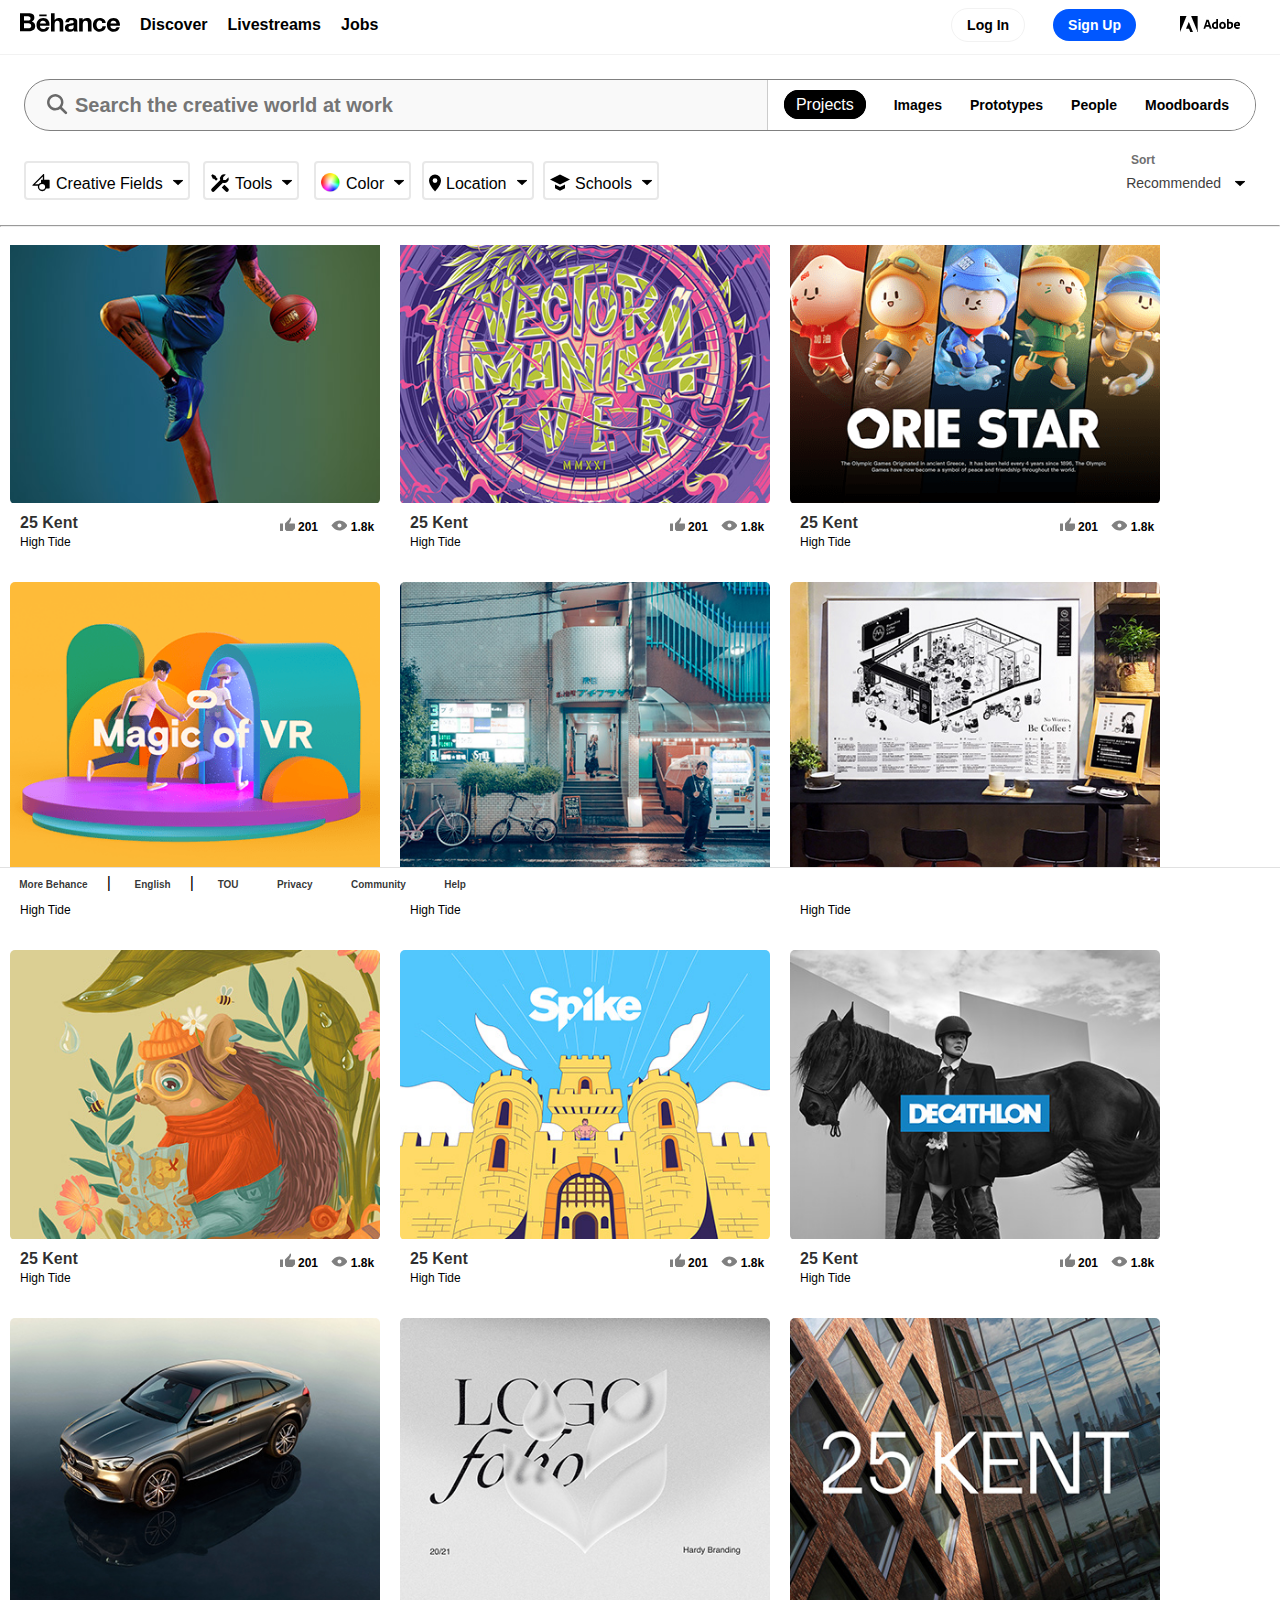
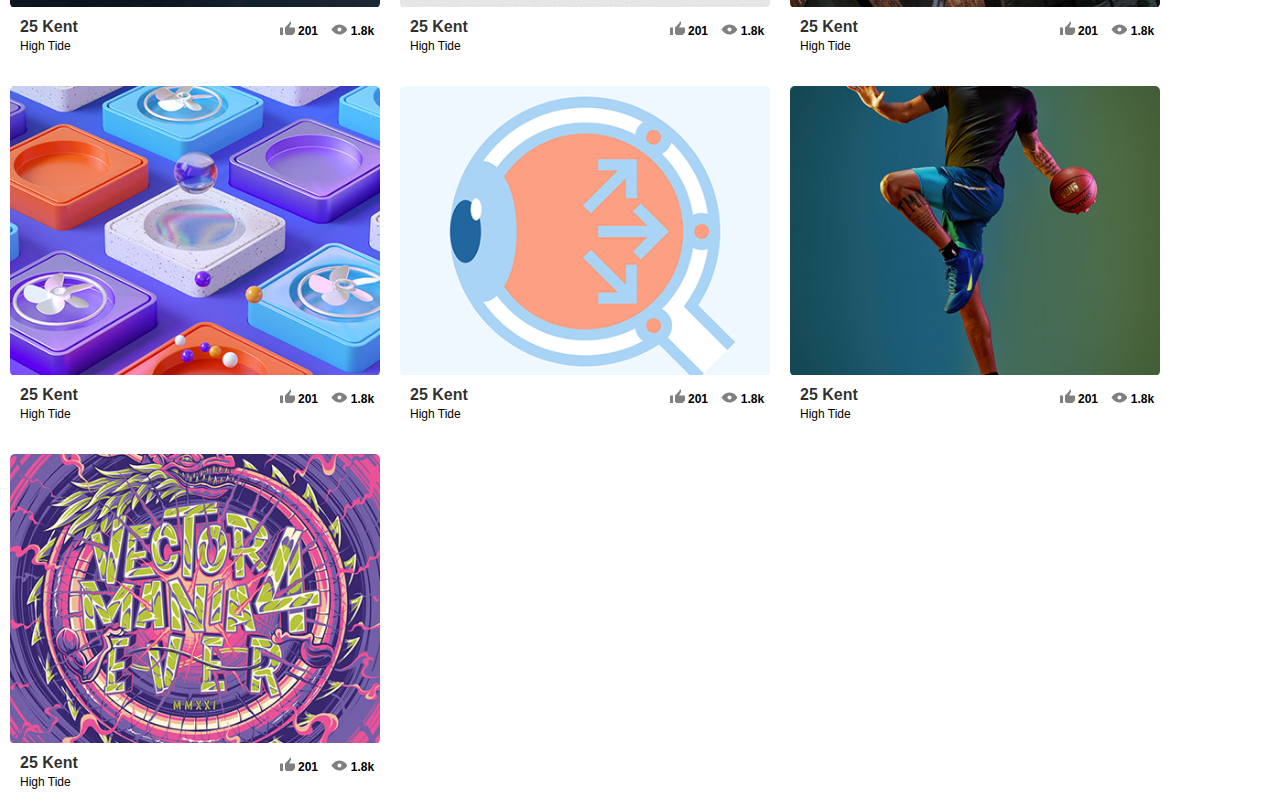
==== commit 5e5166c3: "first page completed" ====
--- a/index.html
+++ b/index.html
@@ -1389,7 +1389,7 @@
 <img   src="smiley.gif" alt="Smiley" width="32" height="32">
   <footer >
     <div class="InfinityFooter">
-      <ul footer-list style="display: flex; list-style: none;">
+      <ul footer-list style="width: 100%; display: flex; list-style: none;">
         <li>
           <div id="drop-wrap" class="drop-wrapper">
             <button onmouseover="show(this)"  id="drop-up" class="btn" data-target="#dropup">More Behance</button>
@@ -1448,9 +1448,12 @@
   <button  id="" class="btn">Help</button>
 </li>
 
+
       </ul>
             
-
+      <li class="adobe-foot-div" style=" display: flex; position: absolute;">
+        <div style="position: absolute;" class="Infinity-logo"><a href="https://www.adobe.com/creativecloud.html?promoid=RYGDMYVW&amp;mv=other" target="_blank" title="Adobe Creative Cloud" aria-label="Adobe Creative Cloud"><svg xmlns="http://www.w3.org/2000/svg" viewBox="0 0 60 15.619" class="InfinityFooter-icon-30G"><path d="M179.682,34.616l-.647,2a.145.145,0,0,1-.148.107h-1.564c-.094,0-.122-.053-.107-.132l2.7-7.78a2.513,2.513,0,0,0,.132-.823.089.089,0,0,1,.081-.094h2.157c.067,0,.094.013.108.081l3.06,8.629c.026.067.013.12-.067.12h-1.75a.132.132,0,0,1-.149-.094l-.688-2.009ZM182.3,32.93c-.264-.89-.808-2.522-1.058-3.479h-.013c-.216.9-.7,2.38-1.058,3.479Z" transform="translate(-153.778 -24.202)"></path><path d="M241.14,28.636a3.573,3.573,0,0,1,3.91-3.541c.107,0,.242.015.444.028V22.46a.085.085,0,0,1,.094-.094h1.7c.067,0,.081.026.081.081v7.969a7.51,7.51,0,0,0,.054.984c0,.067-.013.094-.094.122a6.793,6.793,0,0,1-2.657.538A3.226,3.226,0,0,1,241.14,28.636Zm4.355-1.915a1.389,1.389,0,0,0-.5-.067,1.8,1.8,0,0,0-1.928,1.887,1.687,1.687,0,0,0,1.793,1.915,1.9,1.9,0,0,0,.633-.081Z" transform="translate(-209.252 -19.408)"></path><path d="M303.016,46.411a3.328,3.328,0,1,1-6.646.041,3.3,3.3,0,0,1,3.356-3.492A3.212,3.212,0,0,1,303.016,46.411Zm-4.746.015c0,1.19.553,1.941,1.455,1.941.783,0,1.375-.674,1.375-1.915,0-1.058-.431-1.928-1.455-1.928C298.864,44.524,298.27,45.225,298.27,46.426Z" transform="translate(-257.179 -37.279)"></path><path d="M356.658,22.37c.108,0,.132.013.132.108v2.764a4.3,4.3,0,0,1,1.135-.144,3.086,3.086,0,0,1,3.236,3.209,3.743,3.743,0,0,1-4.044,3.761A7.063,7.063,0,0,1,355,31.759a.156.156,0,0,1-.081-.132V22.464c0-.067.026-.094.094-.094Zm.926,4.314a2.71,2.71,0,0,0-.793.108v3.654a2.064,2.064,0,0,0,.5.054,1.856,1.856,0,0,0,1.954-2.023,1.58,1.58,0,0,0-1.656-1.792Z" transform="translate(-307.986 -19.412)"></path><path d="M409.443,46.941c.067.768.607,1.4,1.928,1.4a4.176,4.176,0,0,0,1.658-.309c.041-.028.081-.013.081.067v1.28c0,.1-.026.132-.094.163a4.53,4.53,0,0,1-2.063.4,3.161,3.161,0,0,1-3.424-3.41,3.286,3.286,0,0,1,3.262-3.56,2.748,2.748,0,0,1,2.844,2.909,4.281,4.281,0,0,1-.067.9.114.114,0,0,1-.107.107,12.3,12.3,0,0,1-1.39.054Zm1.753-1.308a4.486,4.486,0,0,0,.674-.026v-.1a1.1,1.1,0,0,0-1.147-1.058,1.278,1.278,0,0,0-1.295,1.19Z" transform="translate(-353.639 -37.288)"></path><path d="M84.13,0h6.523V15.619Z" transform="translate(-73.005)"></path><path d="M6.529,0H0V15.619Z"></path><path d="M48.032,43.53l4.156,9.862H49.465l-1.243-3.141H45.18Z" transform="translate(-39.205 -37.774)"></path></svg></a></div>
+      </li>
 
       
   </footer>
--- a/test.css
+++ b/test.css
@@ -615,10 +615,11 @@
   border: none;
   outline: none;
   background-color: transparent;
-  color: black;
+  color: rgba(0, 0, 0, 0.801);
   border-radius: 3px;
   cursor: pointer;
   font-size: 10px;
+  font-weight: bolder;
 }
 .drop-menu a{
   display: block;
@@ -628,11 +629,17 @@
   color: #343434;
 }
 
-
-
-
-
-
-
-
-
+.adobe-foot-div{
+width: 70px;
+margin-top: -20px;
+margin-right: 50px;
+right: 0;
+
+}
+
+
+
+
+
+
+
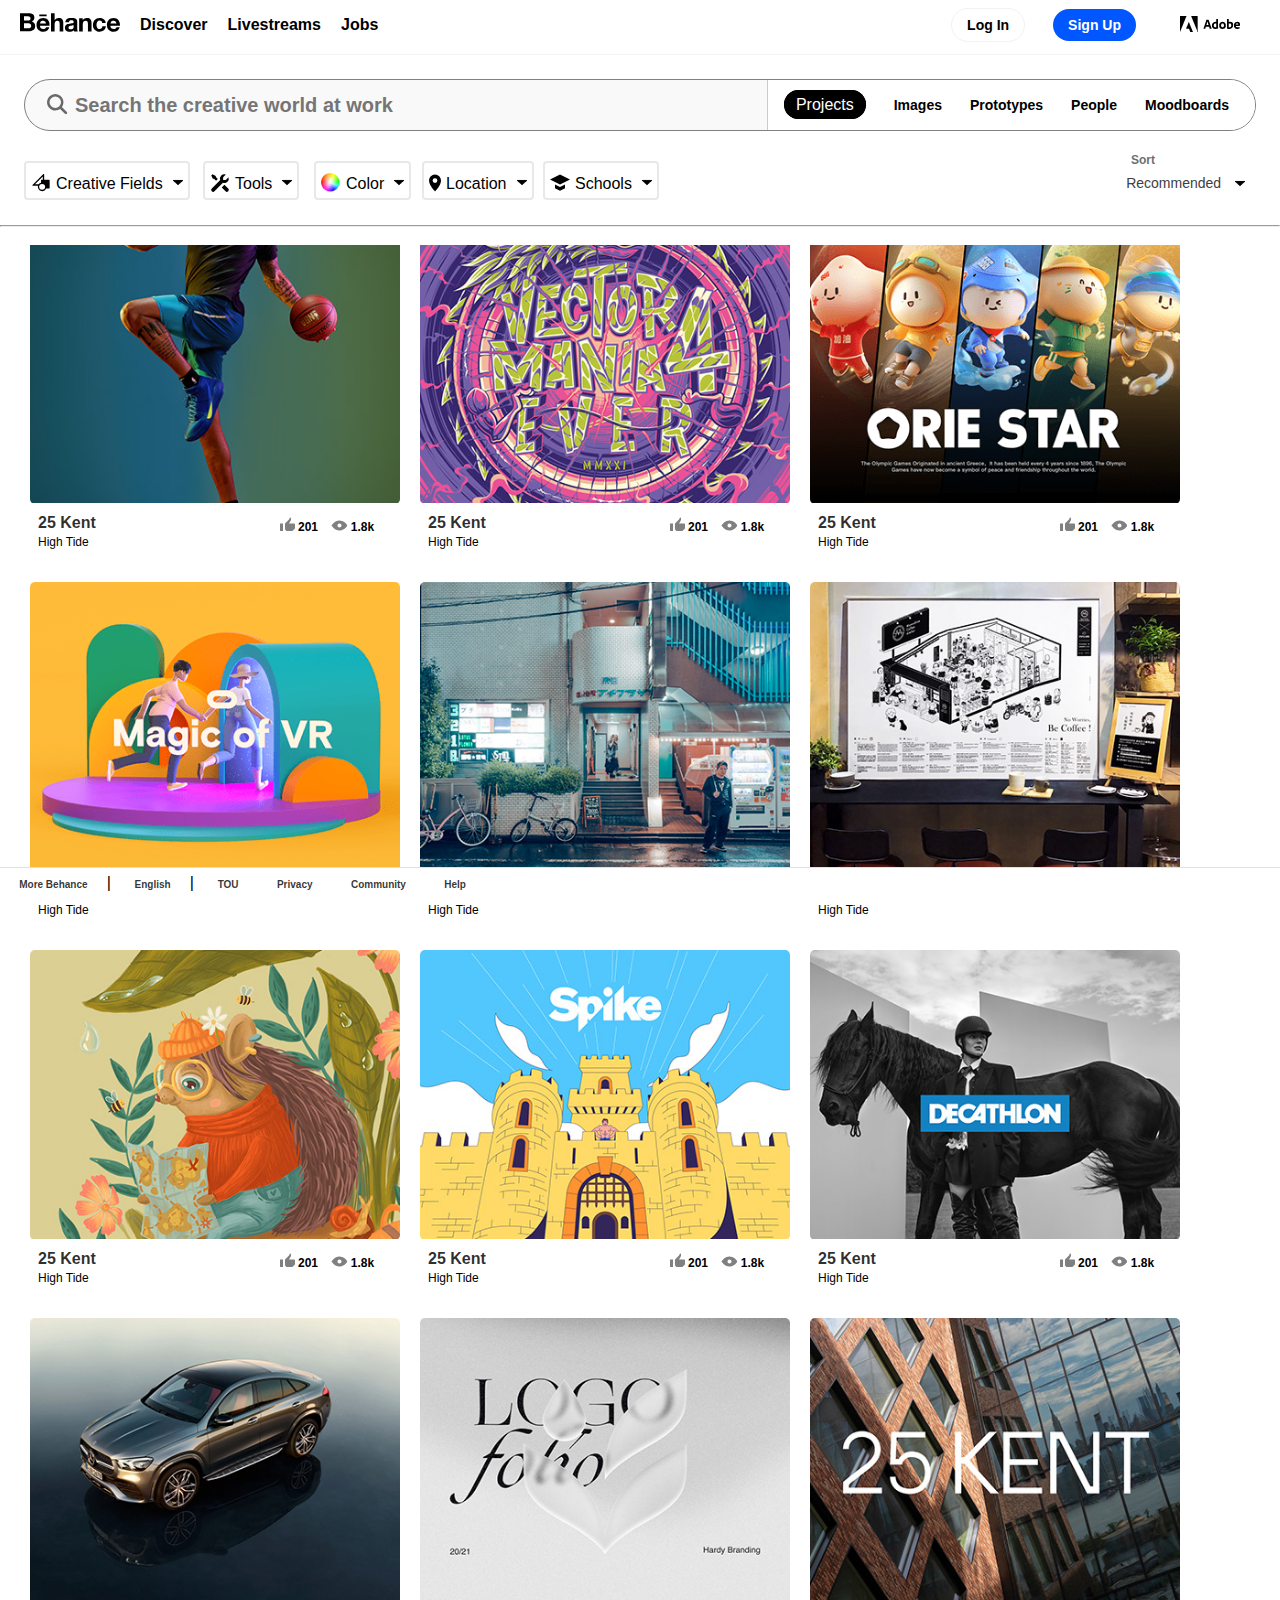
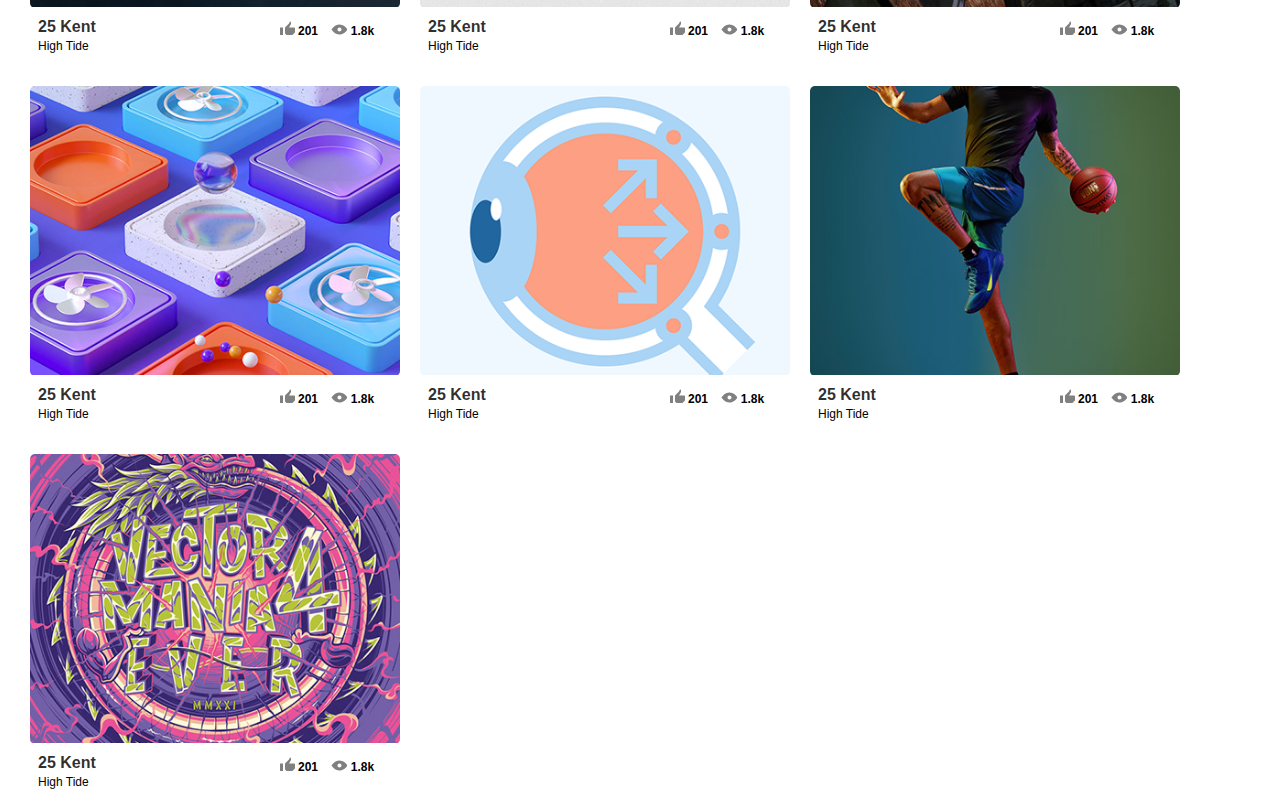
==== commit 14f57b5a: "before power" ====
--- a/index.html
+++ b/index.html
@@ -27,7 +27,7 @@
      
        
           <ul>
-          <li><a class="btn1" href="#">Log In</a></li>
+          <li><a class="btn1" href="./pages/signin.html">Log In</a></li>
           <li><a class="btn2" href="#">Sign Up</a></li>
           <li><a href="#"><img class="Adobe_logo" src="./images/adobe-logo.jpg" alt="Adobe-logo"></a></li>
           
@@ -403,10 +403,9 @@
                       </div>
                   </div>
               </div>
-                      </div>
-                  </div>
-              </div>
           </div>
+                    
+  
     
     
     
--- a/home.css
+++ b/home.css
@@ -448,3 +448,23 @@
   background-position: center;
 }
 
+
+
+
+
+
+
+
+
+
+
+
+
+
+
+
+
+
+
+
+
--- a/test.css
+++ b/test.css
@@ -232,7 +232,6 @@
     gap: 10px;
     align-items: center;
     justify-content: center;
-    
     list-style: none;
 }
 
@@ -330,7 +329,7 @@
     height: 290px;
     border-radius: 5px;
     max-width: 400px;
-    margin: auto;
+    margin: auto 30px;
     overflow: hidden;
     cursor: pointer;
   }
@@ -469,8 +468,6 @@
     position:relative;
     cursor:pointer;
     height:100%;
-    
-    
   }
   .member:hover img{
     opacity:0.5;
@@ -514,7 +511,7 @@
 }
 .sub-container{
     margin-top: 10px;
-    margin-left: 20px;
+    margin-left: 38px;
 }
 .sub-text{
     font-weight: lighter;
